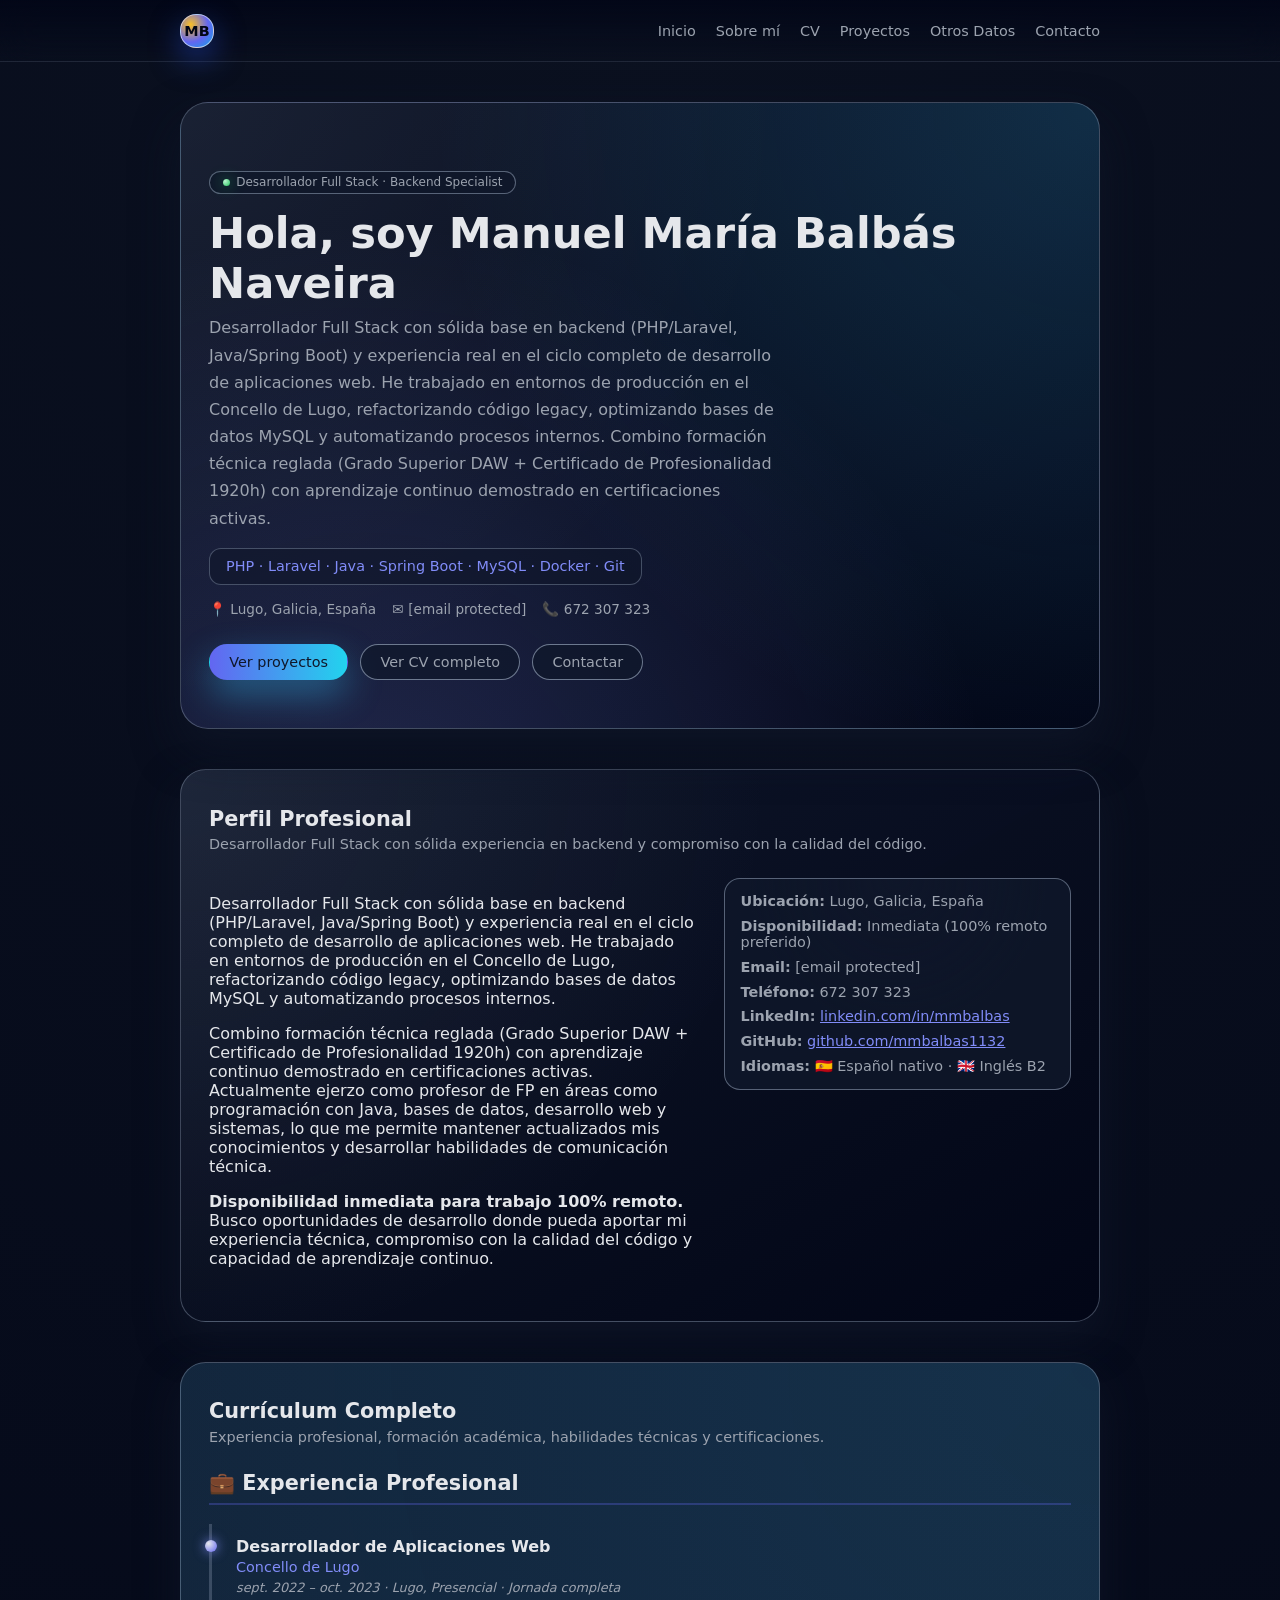
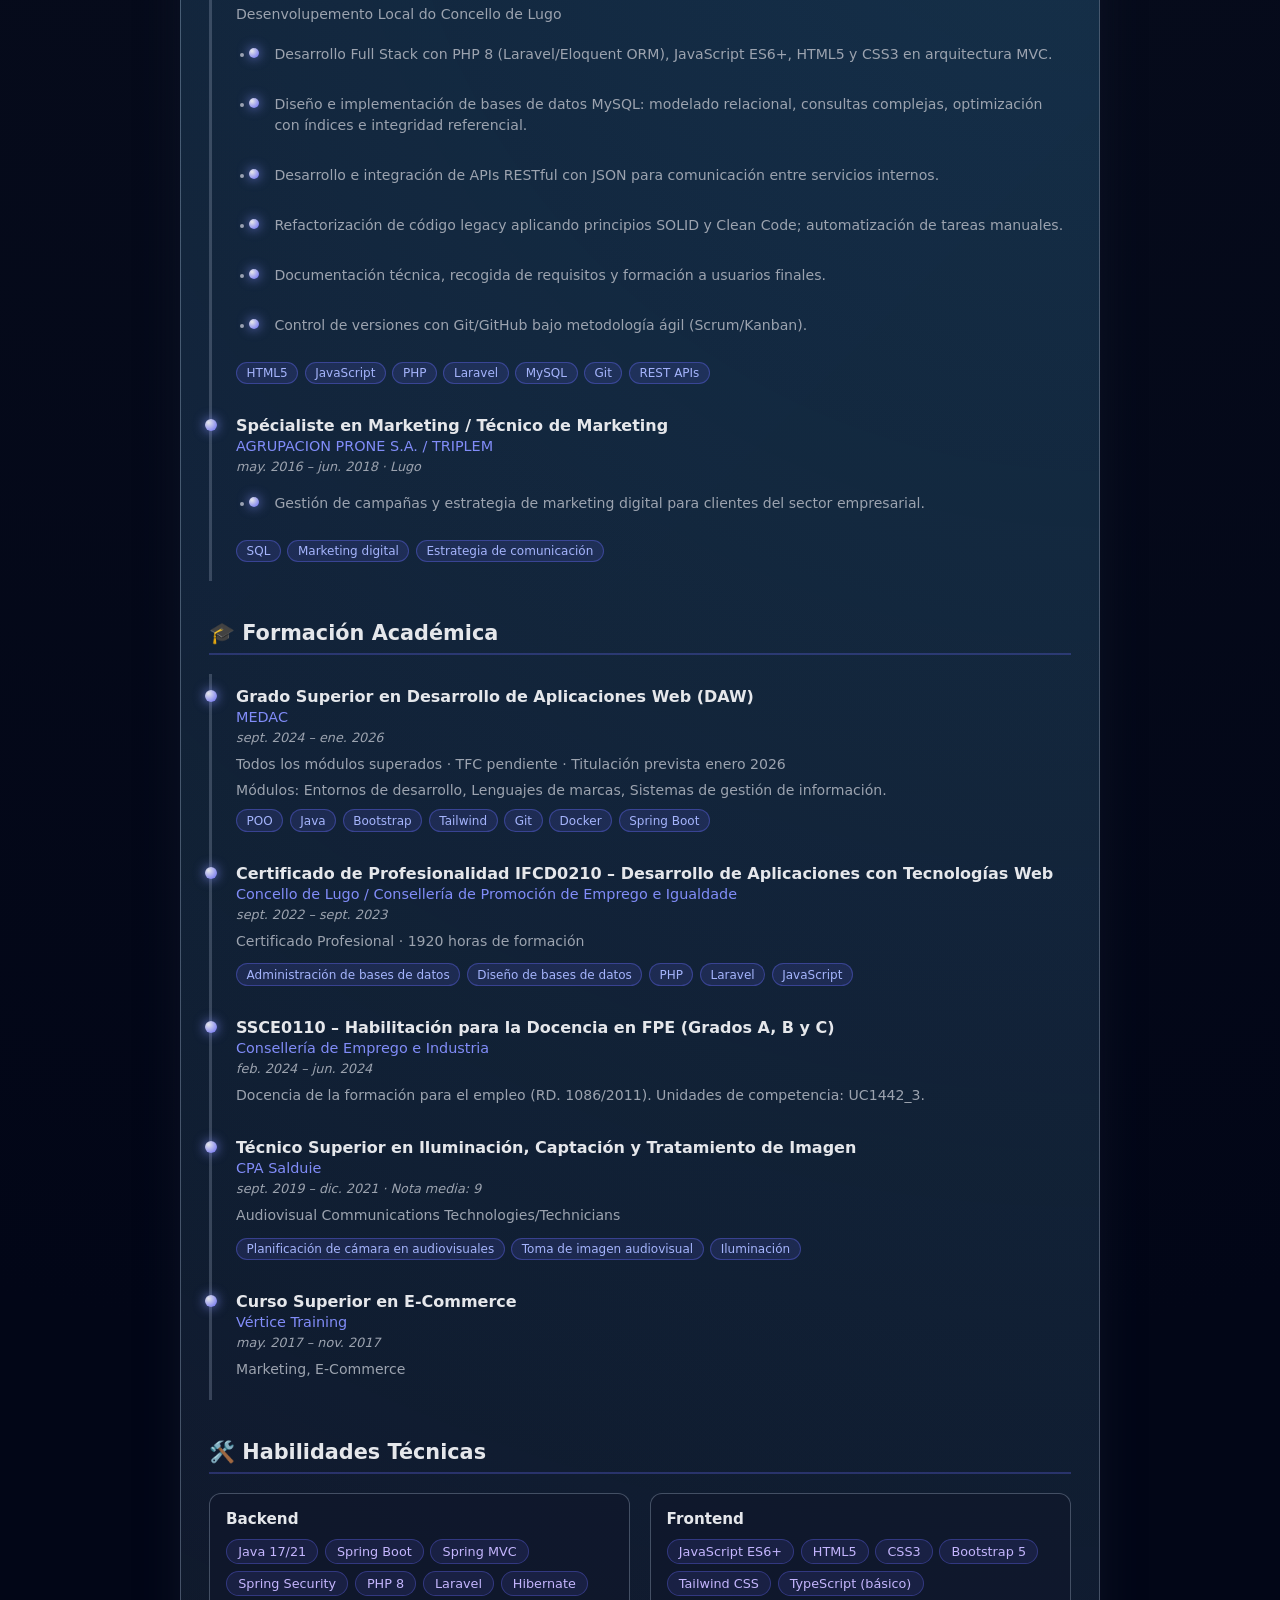
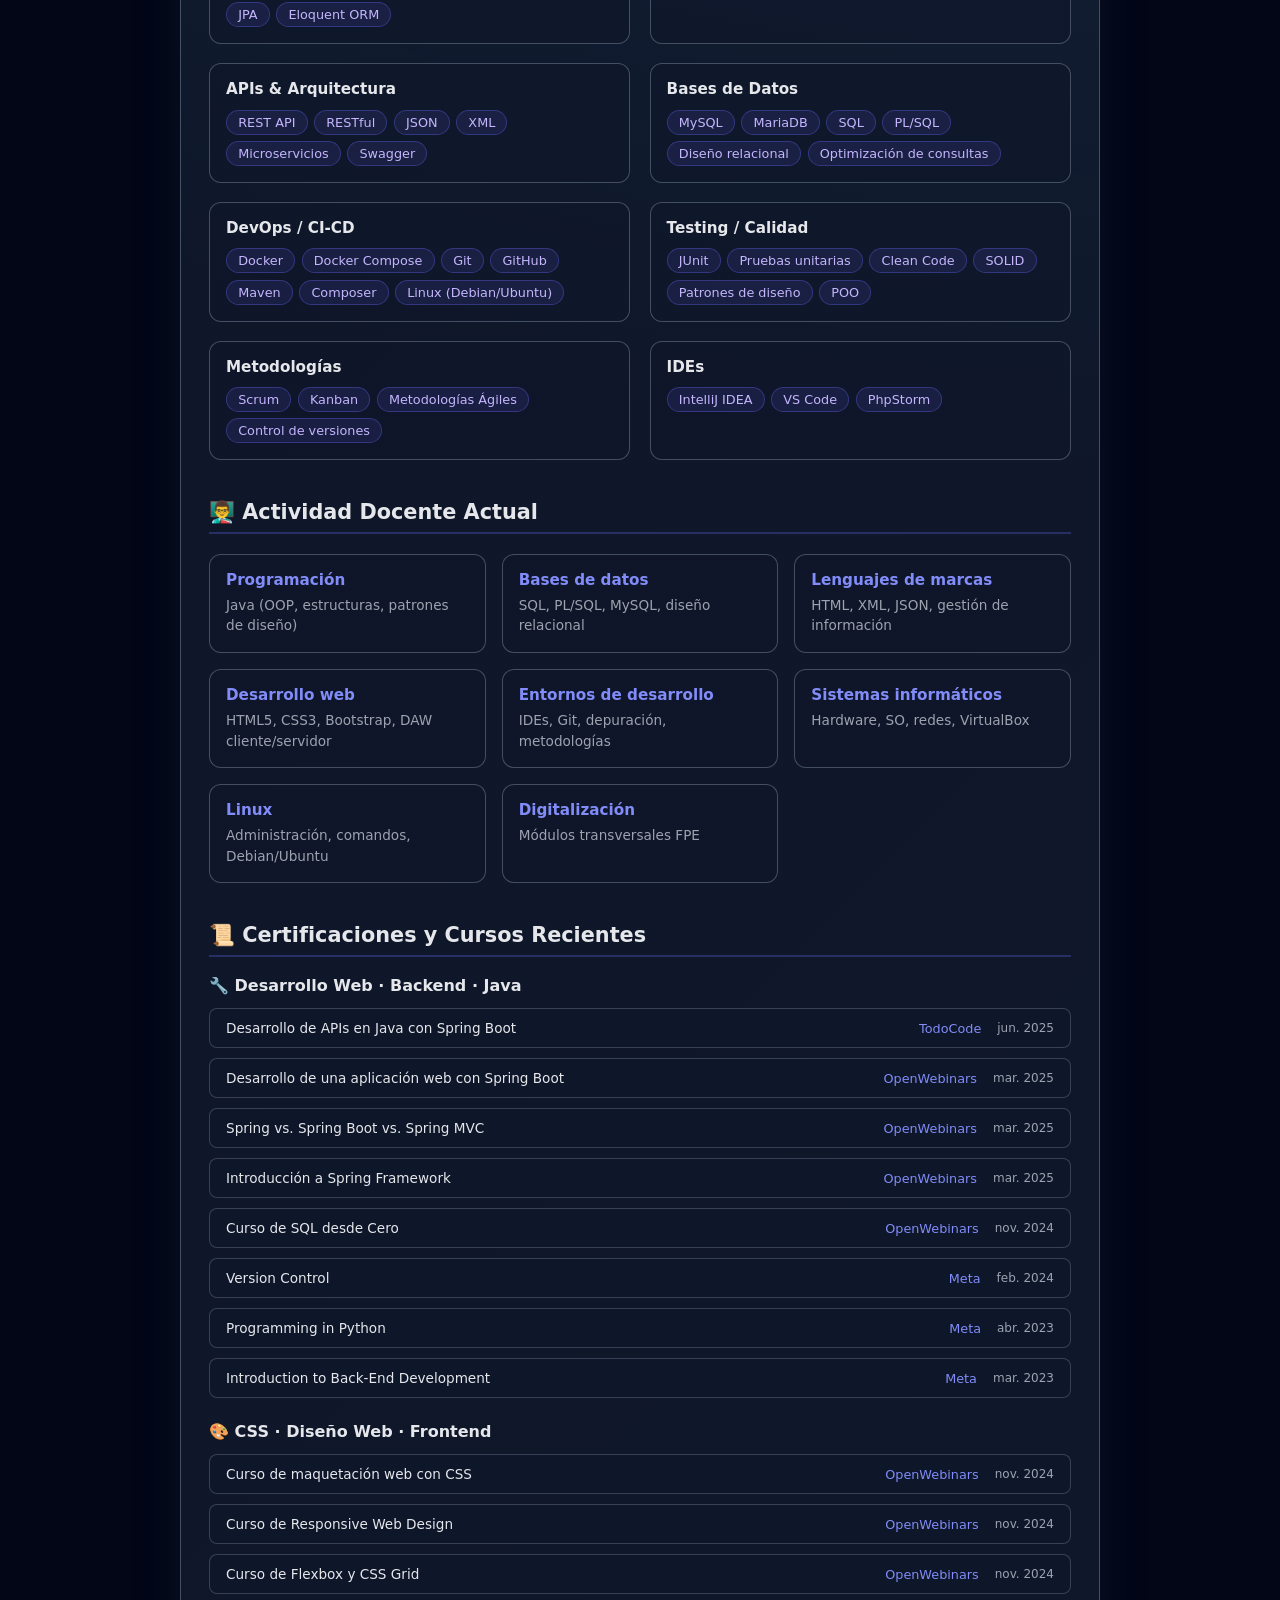
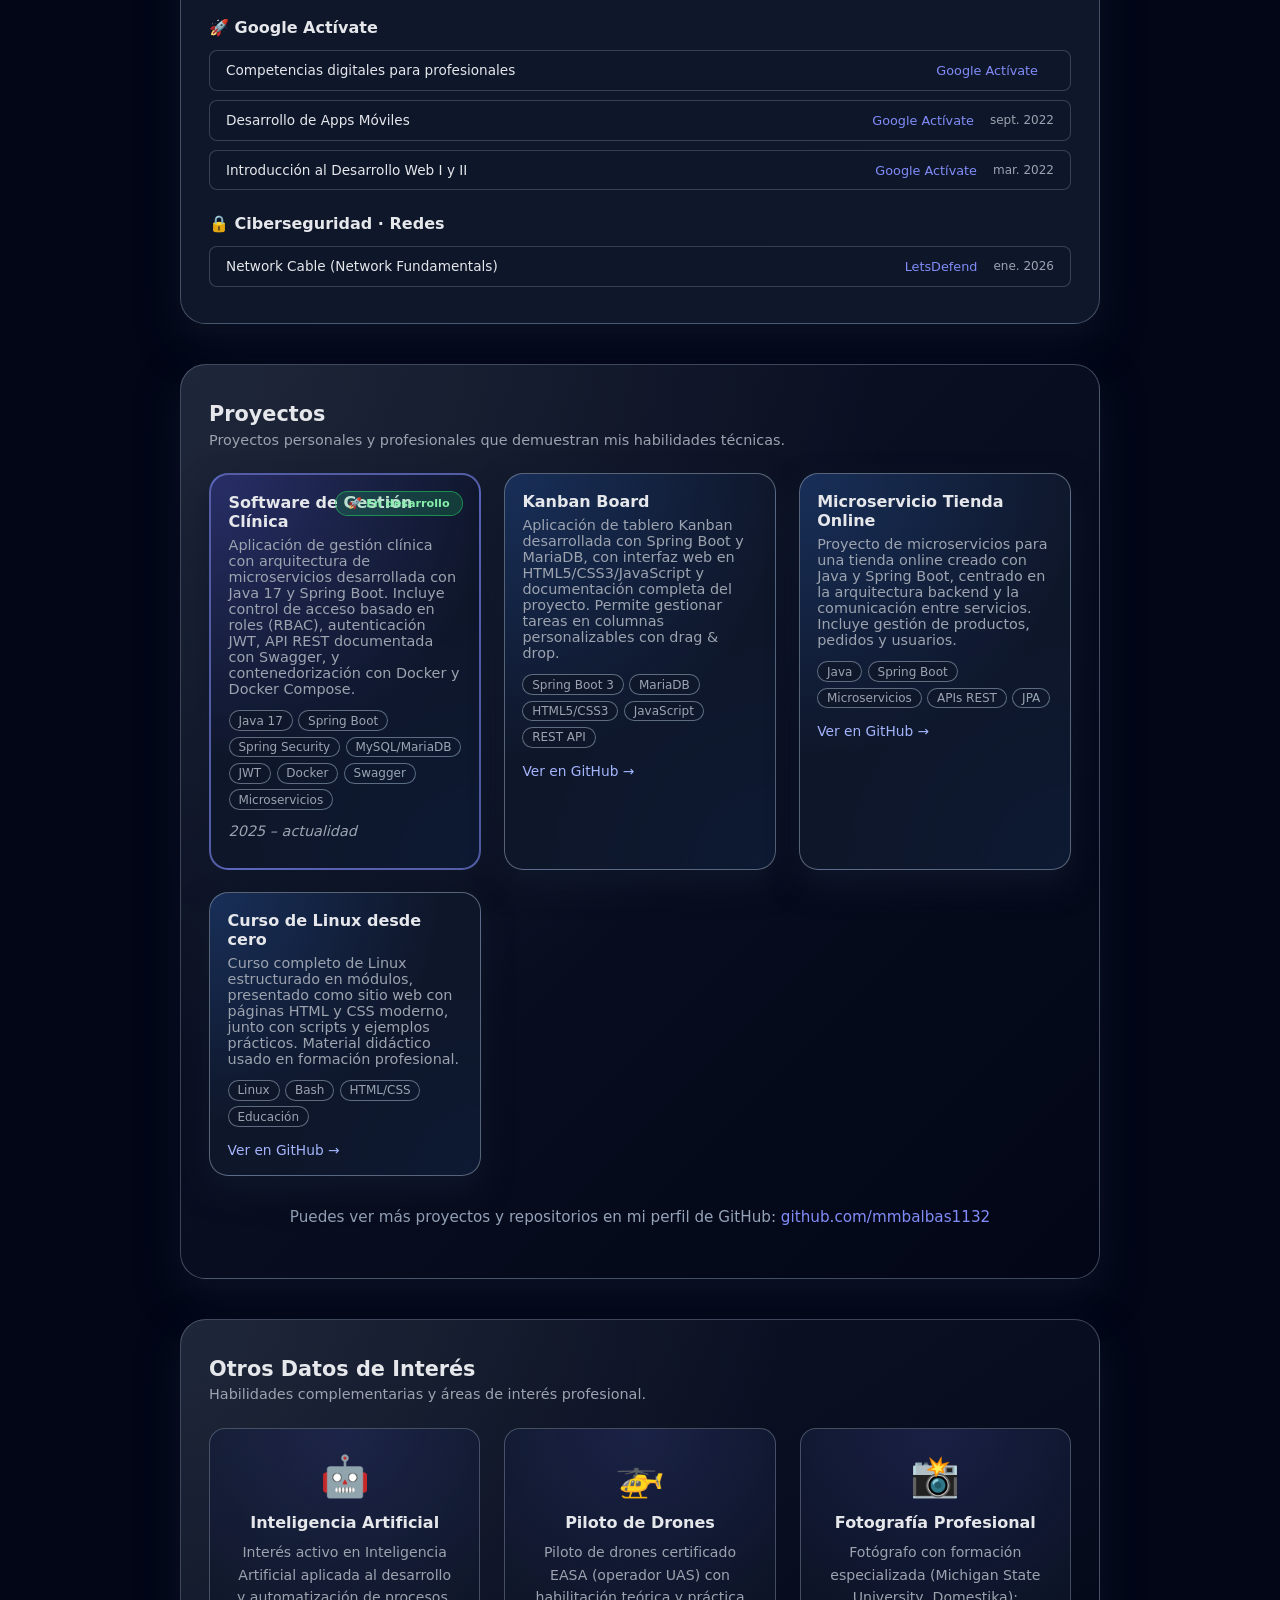
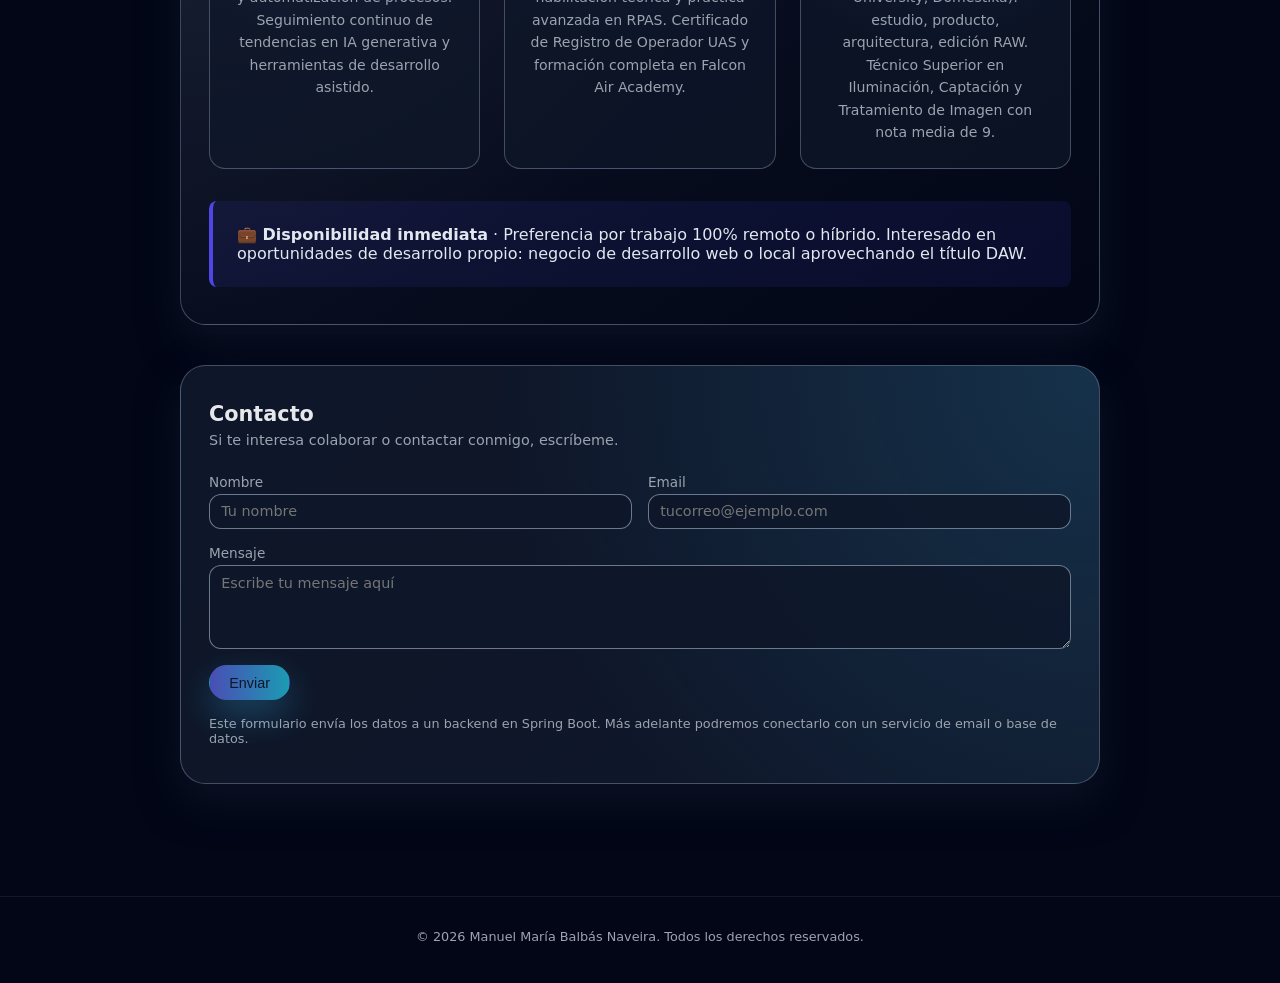
==== index-webforms.html @ 0ad95829 "Add Web3Forms version of contact form (production)" ====
<!DOCTYPE html>
<html lang="es">
<head>
	<meta charset="UTF-8" />
	<meta name="viewport" content="width=device-width, initial-scale=1.0" />
	<title>Portafolio de Manuel María Balbás Naveira</title>
	<link rel="stylesheet" href="styles.css" />
</head>
<body>
<header class="header">
	<div class="header__inner">
		<div class="logo">MB</div>
		<nav class="nav">
			<a href="#inicio">Inicio</a>
			<a href="#sobre-mi">Sobre mí</a>
			<a href="#cv">CV</a>
			<a href="#proyectos">Proyectos</a>
			<a href="#otros-datos">Otros Datos</a>
			<a href="#contacto">Contacto</a>
		</nav>
	</div>
</header>

<main>
	<section id="inicio" class="hero">
		<div class="hero__content">
			<p class="hero__tag">Desarrollador Full Stack · Backend Specialist</p>
			<h1>Hola, soy Manuel María Balbás Naveira</h1>
			<p class="hero__subtitle">
				Desarrollador Full Stack con sólida base en backend (PHP/Laravel, Java/Spring Boot) y experiencia real en el ciclo completo de desarrollo de aplicaciones web. He trabajado en entornos de producción en el Concello de Lugo, refactorizando código legacy, optimizando bases de datos MySQL y automatizando procesos internos. Combino formación técnica reglada (Grado Superior DAW + Certificado de Profesionalidad 1920h) con aprendizaje continuo demostrado en certificaciones activas.
			</p>
			<p class="hero__tech-stack">
				PHP · Laravel · Java · Spring Boot · MySQL · Docker · Git
			</p>
			<div class="hero__contact-info">
				<span>📍 Lugo, Galicia, España</span>
				<span>✉ <a href="/cdn-cgi/l/email-protection" class="__cf_email__" data-cfemail="0e63636c6f626c6f7d4e69636f6762206d6163">[email&#160;protected]</a></span>
				<span>📞 672 307 323</span>
			</div>
			<div class="hero__actions">
				<a href="#proyectos" class="btn btn--primary">Ver proyectos</a>
				<a href="#cv" class="btn btn--ghost">Ver CV completo</a>
				<a href="#contacto" class="btn btn--ghost">Contactar</a>
			</div>
		</div>
	</section>
	
	<section id="sobre-mi" class="section">
		<div class="section__header">
			<h2>Perfil Profesional</h2>
			<p>Desarrollador Full Stack con sólida experiencia en backend y compromiso con la calidad del código.</p>
		</div>
		<div class="grid-2">
			<div>
				<p>
					Desarrollador Full Stack con sólida base en backend (PHP/Laravel, Java/Spring Boot) y experiencia real en el ciclo completo de desarrollo de aplicaciones web. He trabajado en entornos de producción en el Concello de Lugo, refactorizando código legacy, optimizando bases de datos MySQL y automatizando procesos internos.
				</p>
				<p>
					Combino formación técnica reglada (Grado Superior DAW + Certificado de Profesionalidad 1920h) con aprendizaje continuo demostrado en certificaciones activas. Actualmente ejerzo como profesor de FP en áreas como programación con Java, bases de datos, desarrollo web y sistemas, lo que me permite mantener actualizados mis conocimientos y desarrollar habilidades de comunicación técnica.
				</p>
				<p>
					<strong>Disponibilidad inmediata para trabajo 100% remoto.</strong> Busco oportunidades de desarrollo donde pueda aportar mi experiencia técnica, compromiso con la calidad del código y capacidad de aprendizaje continuo.
				</p>
			</div>
			<div class="section__info-list">
				<div><strong>Ubicación:</strong> Lugo, Galicia, España</div>
				<div><strong>Disponibilidad:</strong> Inmediata (100% remoto preferido)</div>
				<div><strong>Email:</strong> <a href="/cdn-cgi/l/email-protection" class="__cf_email__" data-cfemail="315c5c53505d53504271565c50585d1f525e5c">[email&#160;protected]</a></div>
				<div><strong>Teléfono:</strong> 672 307 323</div>
				<div><strong>LinkedIn:</strong> <a href="https://www.linkedin.com/in/manuel-maría-balbás-naveira-84569a11b/" target="_blank" rel="noopener" style="color: #818cf8; text-decoration: underline;">linkedin.com/in/mmbalbas</a></div>
				<div><strong>GitHub:</strong> <a href="https://github.com/mmbalbas1132" target="_blank" rel="noopener" style="color: #818cf8; text-decoration: underline;">github.com/mmbalbas1132</a></div>
				<div><strong>Idiomas:</strong> 🇪🇸 Español nativo · 🇬🇧 Inglés B2</div>
			</div>
		</div>
	</section>
	
	<section id="cv" class="section section--alt">
		<div class="section__header">
			<h2>Currículum Completo</h2>
			<p>Experiencia profesional, formación académica, habilidades técnicas y certificaciones.</p>
		</div>
		
		<!-- Experiencia Profesional -->
		<div class="cv-section">
			<h3 class="cv-section__title">💼 Experiencia Profesional</h3>
			<div class="timeline">
				<div class="timeline-item">
					<div class="timeline-item__header">
						<h4>Desarrollador de Aplicaciones Web</h4>
						<span class="timeline-item__company">Concello de Lugo</span>
					</div>
					<span class="timeline-item__date">sept. 2022 – oct. 2023 · Lugo, Presencial · Jornada completa</span>
					<p class="timeline-item__description">
						Desenvolupemento Local do Concello de Lugo
					</p>
					<ul class="timeline-item__list">
						<li>Desarrollo Full Stack con PHP 8 (Laravel/Eloquent ORM), JavaScript ES6+, HTML5 y CSS3 en arquitectura MVC.</li>
						<li>Diseño e implementación de bases de datos MySQL: modelado relacional, consultas complejas, optimización con índices e integridad referencial.</li>
						<li>Desarrollo e integración de APIs RESTful con JSON para comunicación entre servicios internos.</li>
						<li>Refactorización de código legacy aplicando principios SOLID y Clean Code; automatización de tareas manuales.</li>
						<li>Documentación técnica, recogida de requisitos y formación a usuarios finales.</li>
						<li>Control de versiones con Git/GitHub bajo metodología ágil (Scrum/Kanban).</li>
					</ul>
					<div class="timeline-item__skills">
						<span>HTML5</span>
						<span>JavaScript</span>
						<span>PHP</span>
						<span>Laravel</span>
						<span>MySQL</span>
						<span>Git</span>
						<span>REST APIs</span>
					</div>
				</div>
				
				<div class="timeline-item">
					<div class="timeline-item__header">
						<h4>Spécialiste en Marketing / Técnico de Marketing</h4>
						<span class="timeline-item__company">AGRUPACION PRONE S.A. / TRIPLEM</span>
					</div>
					<span class="timeline-item__date">may. 2016 – jun. 2018 · Lugo</span>
					<ul class="timeline-item__list">
						<li>Gestión de campañas y estrategia de marketing digital para clientes del sector empresarial.</li>
					</ul>
					<div class="timeline-item__skills">
						<span>SQL</span>
						<span>Marketing digital</span>
						<span>Estrategia de comunicación</span>
					</div>
				</div>
			</div>
		</div>
		
		<!-- Formación Académica -->
		<div class="cv-section">
			<h3 class="cv-section__title">🎓 Formación Académica</h3>
			<div class="timeline">
				<div class="timeline-item">
					<div class="timeline-item__header">
						<h4>Grado Superior en Desarrollo de Aplicaciones Web (DAW)</h4>
						<span class="timeline-item__company">MEDAC</span>
					</div>
					<span class="timeline-item__date">sept. 2024 – ene. 2026</span>
					<p class="timeline-item__description">
						Todos los módulos superados · TFC pendiente · Titulación prevista enero 2026
					</p>
					<p>Módulos: Entornos de desarrollo, Lenguajes de marcas, Sistemas de gestión de información.</p>
					<div class="timeline-item__skills">
						<span>POO</span>
						<span>Java</span>
						<span>Bootstrap</span>
						<span>Tailwind</span>
						<span>Git</span>
						<span>Docker</span>
						<span>Spring Boot</span>
					</div>
				</div>
				
				<div class="timeline-item">
					<div class="timeline-item__header">
						<h4>Certificado de Profesionalidad IFCD0210 – Desarrollo de Aplicaciones con Tecnologías Web</h4>
						<span class="timeline-item__company">Concello de Lugo / Consellería de Promoción de Emprego e Igualdade</span>
					</div>
					<span class="timeline-item__date">sept. 2022 – sept. 2023</span>
					<p class="timeline-item__description">
						Certificado Profesional · 1920 horas de formación
					</p>
					<div class="timeline-item__skills">
						<span>Administración de bases de datos</span>
						<span>Diseño de bases de datos</span>
						<span>PHP</span>
						<span>Laravel</span>
						<span>JavaScript</span>
					</div>
				</div>
				
				<div class="timeline-item">
					<div class="timeline-item__header">
						<h4>SSCE0110 – Habilitación para la Docencia en FPE (Grados A, B y C)</h4>
						<span class="timeline-item__company">Consellería de Emprego e Industria</span>
					</div>
					<span class="timeline-item__date">feb. 2024 – jun. 2024</span>
					<p class="timeline-item__description">
						Docencia de la formación para el empleo (RD. 1086/2011). Unidades de competencia: UC1442_3.
					</p>
				</div>
				
				<div class="timeline-item">
					<div class="timeline-item__header">
						<h4>Técnico Superior en Iluminación, Captación y Tratamiento de Imagen</h4>
						<span class="timeline-item__company">CPA Salduie</span>
					</div>
					<span class="timeline-item__date">sept. 2019 – dic. 2021 · Nota media: 9</span>
					<p class="timeline-item__description">
						Audiovisual Communications Technologies/Technicians
					</p>
					<div class="timeline-item__skills">
						<span>Planificación de cámara en audiovisuales</span>
						<span>Toma de imagen audiovisual</span>
						<span>Iluminación</span>
					</div>
				</div>
				
				<div class="timeline-item">
					<div class="timeline-item__header">
						<h4>Curso Superior en E-Commerce</h4>
						<span class="timeline-item__company">Vértice Training</span>
					</div>
					<span class="timeline-item__date">may. 2017 – nov. 2017</span>
					<p class="timeline-item__description">Marketing, E-Commerce</p>
				</div>
			</div>
		</div>
		
		<!-- Habilidades Técnicas -->
		<div class="cv-section">
			<h3 class="cv-section__title">🛠️ Habilidades Técnicas</h3>
			<div class="skills-grid">
				<div class="skill-category">
					<h4>Backend</h4>
					<div class="skill-tags">
						<span>Java 17/21</span>
						<span>Spring Boot</span>
						<span>Spring MVC</span>
						<span>Spring Security</span>
						<span>PHP 8</span>
						<span>Laravel</span>
						<span>Hibernate</span>
						<span>JPA</span>
						<span>Eloquent ORM</span>
					</div>
				</div>
				
				<div class="skill-category">
					<h4>Frontend</h4>
					<div class="skill-tags">
						<span>JavaScript ES6+</span>
						<span>HTML5</span>
						<span>CSS3</span>
						<span>Bootstrap 5</span>
						<span>Tailwind CSS</span>
						<span>TypeScript (básico)</span>
					</div>
				</div>
				
				<div class="skill-category">
					<h4>APIs & Arquitectura</h4>
					<div class="skill-tags">
						<span>REST API</span>
						<span>RESTful</span>
						<span>JSON</span>
						<span>XML</span>
						<span>Microservicios</span>
						<span>Swagger</span>
					</div>
				</div>
				
				<div class="skill-category">
					<h4>Bases de Datos</h4>
					<div class="skill-tags">
						<span>MySQL</span>
						<span>MariaDB</span>
						<span>SQL</span>
						<span>PL/SQL</span>
						<span>Diseño relacional</span>
						<span>Optimización de consultas</span>
					</div>
				</div>
				
				<div class="skill-category">
					<h4>DevOps / CI-CD</h4>
					<div class="skill-tags">
						<span>Docker</span>
						<span>Docker Compose</span>
						<span>Git</span>
						<span>GitHub</span>
						<span>Maven</span>
						<span>Composer</span>
						<span>Linux (Debian/Ubuntu)</span>
					</div>
				</div>
				
				<div class="skill-category">
					<h4>Testing / Calidad</h4>
					<div class="skill-tags">
						<span>JUnit</span>
						<span>Pruebas unitarias</span>
						<span>Clean Code</span>
						<span>SOLID</span>
						<span>Patrones de diseño</span>
						<span>POO</span>
					</div>
				</div>
				
				<div class="skill-category">
					<h4>Metodologías</h4>
					<div class="skill-tags">
						<span>Scrum</span>
						<span>Kanban</span>
						<span>Metodologías Ágiles</span>
						<span>Control de versiones</span>
					</div>
				</div>
				
				<div class="skill-category">
					<h4>IDEs</h4>
					<div class="skill-tags">
						<span>IntelliJ IDEA</span>
						<span>VS Code</span>
						<span>PhpStorm</span>
					</div>
				</div>
			</div>
		</div>
		
		<!-- Actividad Docente -->
		<div class="cv-section">
			<h3 class="cv-section__title">👨‍🏫 Actividad Docente Actual </h3>
			<div class="teaching-grid">
				<div class="teaching-item">
					<h4>Programación</h4>
					<p>Java (OOP, estructuras, patrones de diseño)</p>
				</div>
				<div class="teaching-item">
					<h4>Bases de datos</h4>
					<p>SQL, PL/SQL, MySQL, diseño relacional</p>
				</div>
				<div class="teaching-item">
					<h4>Lenguajes de marcas</h4>
					<p>HTML, XML, JSON, gestión de información</p>
				</div>
				<div class="teaching-item">
					<h4>Desarrollo web</h4>
					<p>HTML5, CSS3, Bootstrap, DAW cliente/servidor</p>
				</div>
				<div class="teaching-item">
					<h4>Entornos de desarrollo</h4>
					<p>IDEs, Git, depuración, metodologías</p>
				</div>
				<div class="teaching-item">
					<h4>Sistemas informáticos</h4>
					<p>Hardware, SO, redes, VirtualBox</p>
				</div>
				<div class="teaching-item">
					<h4>Linux</h4>
					<p>Administración, comandos, Debian/Ubuntu</p>
				</div>
				<div class="teaching-item">
					<h4>Digitalización</h4>
					<p>Módulos transversales FPE</p>
				</div>
			</div>
		</div>
		
		<!-- Certificaciones -->
		<div class="cv-section">
			<h3 class="cv-section__title">📜 Certificaciones y Cursos Recientes</h3>
			
			<div class="certifications-category">
				<h4>🔧 Desarrollo Web · Backend · Java</h4>
				<div class="certifications-list">
					<div class="cert-item">
						<span class="cert-name">Desarrollo de APIs en Java con Spring Boot</span>
						<span class="cert-org">TodoCode</span>
						<span class="cert-date">jun. 2025</span>
					</div>
					<div class="cert-item">
						<span class="cert-name">Desarrollo de una aplicación web con Spring Boot</span>
						<span class="cert-org">OpenWebinars</span>
						<span class="cert-date">mar. 2025</span>
					</div>
					<div class="cert-item">
						<span class="cert-name">Spring vs. Spring Boot vs. Spring MVC</span>
						<span class="cert-org">OpenWebinars</span>
						<span class="cert-date">mar. 2025</span>
					</div>
					<div class="cert-item">
						<span class="cert-name">Introducción a Spring Framework</span>
						<span class="cert-org">OpenWebinars</span>
						<span class="cert-date">mar. 2025</span>
					</div>
					<div class="cert-item">
						<span class="cert-name">Curso de SQL desde Cero</span>
						<span class="cert-org">OpenWebinars</span>
						<span class="cert-date">nov. 2024</span>
					</div>
					<div class="cert-item">
						<span class="cert-name">Version Control</span>
						<span class="cert-org">Meta</span>
						<span class="cert-date">feb. 2024</span>
					</div>
					<div class="cert-item">
						<span class="cert-name">Programming in Python</span>
						<span class="cert-org">Meta</span>
						<span class="cert-date">abr. 2023</span>
					</div>
					<div class="cert-item">
						<span class="cert-name">Introduction to Back-End Development</span>
						<span class="cert-org">Meta</span>
						<span class="cert-date">mar. 2023</span>
					</div>
				</div>
			</div>
			
			<div class="certifications-category">
				<h4>🎨 CSS · Diseño Web · Frontend</h4>
				<div class="certifications-list">
					<div class="cert-item">
						<span class="cert-name">Curso de maquetación web con CSS</span>
						<span class="cert-org">OpenWebinars</span>
						<span class="cert-date">nov. 2024</span>
					</div>
					<div class="cert-item">
						<span class="cert-name">Curso de Responsive Web Design</span>
						<span class="cert-org">OpenWebinars</span>
						<span class="cert-date">nov. 2024</span>
					</div>
					<div class="cert-item">
						<span class="cert-name">Curso de Flexbox y CSS Grid</span>
						<span class="cert-org">OpenWebinars</span>
						<span class="cert-date">nov. 2024</span>
					</div>
				</div>
			</div>
			
			<div class="certifications-category">
				<h4>🚀 Google Actívate</h4>
				<div class="certifications-list">
					<div class="cert-item">
						<span class="cert-name">Competencias digitales para profesionales</span>
						<span class="cert-org">Google Actívate</span>
					</div>
					<div class="cert-item">
						<span class="cert-name">Desarrollo de Apps Móviles</span>
						<span class="cert-org">Google Actívate</span>
						<span class="cert-date">sept. 2022</span>
					</div>
					<div class="cert-item">
						<span class="cert-name">Introducción al Desarrollo Web I y II</span>
						<span class="cert-org">Google Actívate</span>
						<span class="cert-date">mar. 2022</span>
					</div>
				</div>
			</div>
			
			<div class="certifications-category">
				<h4>🔒 Ciberseguridad · Redes</h4>
				<div class="certifications-list">
					<div class="cert-item">
						<span class="cert-name">Network Cable (Network Fundamentals)</span>
						<span class="cert-org">LetsDefend</span>
						<span class="cert-date">ene. 2026</span>
					</div>
				</div>
			</div>
		</div>
	</section>
	
	<section id="proyectos" class="section">
		<div class="section__header">
			<h2>Proyectos</h2>
			<p>Proyectos personales y profesionales que demuestran mis habilidades técnicas.</p>
		</div>
		
		<div class="projects-grid">
			<article class="card card--featured">
				<div class="card__badge">🚀 En desarrollo</div>
				<h3>Software de Gestión Clínica</h3>
				<p>
					Aplicación de gestión clínica con arquitectura de microservicios desarrollada con Java 17 y Spring Boot.
					Incluye control de acceso basado en roles (RBAC), autenticación JWT, API REST documentada con Swagger,
					y contenedorización con Docker y Docker Compose.
				</p>
				<div class="card__tags">
					<span>Java 17</span>
					<span>Spring Boot</span>
					<span>Spring Security</span>
					<span>MySQL/MariaDB</span>
					<span>JWT</span>
					<span>Docker</span>
					<span>Swagger</span>
					<span>Microservicios</span>
				</div>
				<p class="card__status">2025 – actualidad</p>
			</article>
			
			<article class="card">
				<h3>Kanban Board</h3>
				<p>
					Aplicación de tablero Kanban desarrollada con Spring Boot y MariaDB, con interfaz web
					en HTML5/CSS3/JavaScript y documentación completa del proyecto. Permite gestionar tareas
					en columnas personalizables con drag & drop.
				</p>
				<div class="card__tags">
					<span>Spring Boot 3</span>
					<span>MariaDB</span>
					<span>HTML5/CSS3</span>
					<span>JavaScript</span>
					<span>REST API</span>
				</div>
				<a href="https://github.com/mmbalbas1132/kanban-board" class="card__link" target="_blank" rel="noopener noreferrer">
					Ver en GitHub →
				</a>
			</article>
			
			<article class="card">
				<h3>Microservicio Tienda Online</h3>
				<p>
					Proyecto de microservicios para una tienda online creado con Java y Spring Boot,
					centrado en la arquitectura backend y la comunicación entre servicios. Incluye gestión
					de productos, pedidos y usuarios.
				</p>
				<div class="card__tags">
					<span>Java</span>
					<span>Spring Boot</span>
					<span>Microservicios</span>
					<span>APIs REST</span>
					<span>JPA</span>
				</div>
				<a
						href="https://github.com/mmbalbas1132/Microservicio_Spring_Boot_Core_de_Tienda_Online"
						class="card__link"
						target="_blank"
						rel="noopener noreferrer"
				>
					Ver en GitHub →
				</a>
			</article>
			
			<article class="card">
				<h3>Curso de Linux desde cero</h3>
				<p>
					Curso completo de Linux estructurado en módulos, presentado como sitio web con
					páginas HTML y CSS moderno, junto con scripts y ejemplos prácticos. Material didáctico
					usado en formación profesional.
				</p>
				<div class="card__tags">
					<span>Linux</span>
					<span>Bash</span>
					<span>HTML/CSS</span>
					<span>Educación</span>
				</div>
				<a
						href="https://github.com/mmbalbas1132/linux-curso-desde-cero"
						class="card__link"
						target="_blank"
						rel="noopener noreferrer"
				>
					Ver en GitHub →
				</a>
			</article>
		</div>
		
		<p style="margin-top: 2rem; text-align: center; font-size: 0.95rem; color: #94a3b8;">
			Puedes ver más proyectos y repositorios en mi perfil de GitHub:
			<a
					href="https://github.com/mmbalbas1132"
					target="_blank"
					rel="noopener noreferrer"
					style="color: #818cf8; text-decoration: none; font-weight: 500;"
			>github.com/mmbalbas1132</a
			>
		</p>
	</section>
	
	<section id="otros-datos" class="section">
		<div class="section__header">
			<h2>Otros Datos de Interés</h2>
			<p>Habilidades complementarias y áreas de interés profesional.</p>
		</div>
		<div class="grid-3">
			<div class="info-card">
				<div class="info-card__icon">🤖</div>
				<h3>Inteligencia Artificial</h3>
				<p>
					Interés activo en Inteligencia Artificial aplicada al desarrollo y automatización de procesos.
					Seguimiento continuo de tendencias en IA generativa y herramientas de desarrollo asistido.
				</p>
			</div>
			<div class="info-card">
				<div class="info-card__icon">🚁</div>
				<h3>Piloto de Drones</h3>
				<p>
					Piloto de drones certificado EASA (operador UAS) con habilitación teórica y práctica avanzada
					en RPAS. Certificado de Registro de Operador UAS y formación completa en Falcon Air Academy.
				</p>
			</div>
			<div class="info-card">
				<div class="info-card__icon">📸</div>
				<h3>Fotografía Profesional</h3>
				<p>
					Fotógrafo con formación especializada (Michigan State University, Domestika): estudio, producto,
					arquitectura, edición RAW. Técnico Superior en Iluminación, Captación y Tratamiento de Imagen
					con nota media de 9.
				</p>
			</div>
		</div>
		<div style="margin-top: 2rem; padding: 1.5rem; background: rgba(79, 70, 229, 0.1); border-radius: 8px; border-left: 4px solid #4f46e5;">
			<p style="margin: 0; font-size: 1rem; color: #e2e8f0;">
				<strong>💼 Disponibilidad inmediata</strong> · Preferencia por trabajo 100% remoto o híbrido.
															Interesado en oportunidades de desarrollo propio: negocio de desarrollo web o local aprovechando
															el título DAW.
			</p>
		</div>
	</section>
	
	<section id="contacto" class="section section--alt">
		<div class="section__header">
			<h2>Contacto</h2>
			<p>Si te interesa colaborar o contactar conmigo, escríbeme.</p>
		</div>
		<form id="contact-form" class="contact-form">
			<div class="form-row">
				<div class="form-field">
					<label for="nombre">Nombre</label>
					<input id="nombre" name="nombre" type="text" placeholder="Tu nombre" required />
				</div>
				<div class="form-field">
					<label for="email">Email</label>
					<input
							id="email"
							name="email"
							type="email"
							placeholder="tucorreo@ejemplo.com"
							required
					/>
				</div>
			</div>
			<div class="form-field">
				<label for="mensaje">Mensaje</label>
				<textarea
						id="mensaje"
						name="mensaje"
						rows="4"
						placeholder="Escribe tu mensaje aquí"
						required
				></textarea>
			</div>
			<button type="submit" class="btn btn--primary">
				Enviar
			</button>
			<p class="form-note">
				Este formulario envía los datos a un backend en Spring Boot. Más adelante podremos
				conectarlo con un servicio de email o base de datos.
			</p>
		</form>
	</section>
</main>

<footer class="footer">
	<p>&copy; <span id="year"></span> Manuel María Balbás Naveira. Todos los derechos reservados.</p>
</footer>

<script>
	/*
	 * ============================================================
	 * FORMULARIO DE CONTACTO — Web3Forms (versión producción)
	 * ============================================================
	 * CAMBIO RESPECTO A index.html (versión original con backend):
	 *
	 * La versión original (index.html) enviaba los datos del formulario
	 * a un backend Spring Boot (Java 17 / Spring Boot 3.2.3) desplegado
	 * en Railway, con una API REST en /api/contact que guardaba los
	 * mensajes en una base de datos MySQL alojada en Ferozo.
	 *
	 * Esta versión usa Web3Forms (https://web3forms.com), un servicio
	 * gratuito que reenvía los mensajes directamente al email del
	 * propietario sin necesidad de backend ni base de datos.
	 * Es la solución adecuada para un portfolio estático en hosting
	 * compartido (Ferozo / dawlugo.website).
	 *
	 * El backend Spring Boot se mantiene en el repositorio como
	 * proyecto de referencia y puede reactivarse en el futuro para
	 * aplicaciones más complejas que requieran persistencia de datos.
	 * ============================================================
	 */
	
	// Actualiza dinámicamente el año del pie de página
	document.getElementById("year").textContent = new Date().getFullYear();
	
	// Clave de acceso Web3Forms — mmbalbas@dawlugo.website
	const WEB3FORMS_ACCESS_KEY = "07789602-11c1-43ac-bb1a-d7e9dcedd85d";
	
	const form = document.getElementById("contact-form");
	form.addEventListener("submit", async (event) => {
		event.preventDefault();
		
		const nombre = document.getElementById("nombre").value.trim();
		const email = document.getElementById("email").value.trim();
		const mensaje = document.getElementById("mensaje").value.trim();
		
		// Validación mínima en cliente
		if (!nombre || !email || !mensaje) {
			alert("Por favor, completa todos los campos.");
			return;
		}
		
		try {
			// Web3Forms recibe los datos y los reenvía al email configurado
			// sin necesidad de backend propio
			const response = await fetch("https://api.web3forms.com/submit", {
				method: "POST",
				headers: {
					"Content-Type": "application/json",
					Accept: "application/json",
				},
				body: JSON.stringify({
					access_key: WEB3FORMS_ACCESS_KEY,
					name: nombre,
					email: email,
					message: mensaje,
					subject: "Nuevo mensaje desde dawlugo.website",
				}),
			});
			
			const data = await response.json().catch(() => null);
			
			if (!response.ok || !data || !data.success) {
				alert(
						(data && data.message) ||
						"Ha ocurrido un error al enviar el mensaje. Inténtalo de nuevo más tarde."
				);
				return;
			}
			
			alert("¡Mensaje enviado correctamente! Me pondré en contacto contigo pronto.");
			form.reset();
			
		} catch (error) {
			alert("Error de conexión. Por favor, inténtalo de nuevo más tarde.");
		}
	});
</script>
</body>
</html>
---- styles.css ----
:root {
  --bg: #050816;
  --bg-alt: #0b1020;
  --card-bg: #111827;
  --accent: #6366f1;
  --accent-soft: rgba(99, 102, 241, 0.12);
  --accent-strong: rgba(129, 140, 248, 0.5);
  --text: #e5e7eb;
  --text-soft: #9ca3af;
  --border-subtle: rgba(148, 163, 184, 0.3);
  --radius-lg: 16px;
  --radius-pill: 999px;
  --shadow-soft: 0 22px 45px rgba(15, 23, 42, 0.65);
}

*,
*::before,
*::after {
  box-sizing: border-box;
}

body {
  margin: 0;
  font-family: system-ui, -apple-system, BlinkMacSystemFont, "Segoe UI", sans-serif;
  background: radial-gradient(circle at top, #0b1120 0, #020617 40%, #020617 100%);
  color: var(--text);
}

a {
  color: inherit;
  text-decoration: none;
}

img {
  max-width: 100%;
  display: block;
}

.header {
  position: sticky;
  top: 0;
  z-index: 20;
  backdrop-filter: blur(18px);
  background: linear-gradient(to bottom, rgba(2, 6, 23, 0.9), transparent);
  border-bottom: 1px solid rgba(148, 163, 184, 0.2);
}

.header__inner {
  max-width: 960px;
  margin: 0 auto;
  padding: 0.85rem 1.25rem;
  display: flex;
  align-items: center;
  justify-content: space-between;
}

.logo {
  width: 34px;
  height: 34px;
  border-radius: 1rem;
  background: radial-gradient(circle at 30% 30%, #fbbf24, #6366f1 55%, #0ea5e9 100%);
  border: 1px solid rgba(248, 250, 252, 0.6);
  display: flex;
  align-items: center;
  justify-content: center;
  font-weight: 700;
  font-size: 0.9rem;
  color: #020617;
  box-shadow: 0 12px 30px rgba(30, 64, 175, 0.65);
}

.nav {
  display: flex;
  gap: 1.25rem;
  font-size: 0.9rem;
}

.nav a {
  position: relative;
  color: var(--text-soft);
}

.nav a::after {
  content: "";
  position: absolute;
  left: 0;
  bottom: -0.25rem;
  width: 0;
  height: 2px;
  background: linear-gradient(to right, #6366f1, #22d3ee);
  border-radius: 999px;
  transition: width 0.25s ease;
}

.nav a:hover {
  color: var(--text);
}

.nav a:hover::after {
  width: 100%;
}

main {
  max-width: 960px;
  margin: 0 auto;
  padding: 1.5rem 1.25rem 3rem;
}

.hero {
  display: grid;
  grid-template-columns: minmax(0, 1.4fr);
  gap: 2.5rem;
  padding: 3.5rem 1.75rem 3rem;
  margin: 1rem 0 2rem;
  border-radius: 1.75rem;
  border: 1px solid rgba(148, 163, 184, 0.4);
  background:
    radial-gradient(circle at top right, rgba(56, 189, 248, 0.18), transparent 60%),
    radial-gradient(circle at 20% 120%, rgba(129, 140, 248, 0.22), transparent 60%),
    linear-gradient(to bottom right, rgba(15, 23, 42, 0.96), rgba(2, 6, 23, 0.98));
  box-shadow: var(--shadow-soft);
  position: relative;
  overflow: hidden;
}

.hero::before {
  content: "";
  position: absolute;
  inset: 0;
  background-image: radial-gradient(circle at 0 0, rgba(248, 250, 252, 0.12), transparent 55%);
  opacity: 0.4;
  pointer-events: none;
}

.hero__content {
  position: relative;
  z-index: 1;
}

.hero__tag {
  display: inline-flex;
  align-items: center;
  gap: 0.4rem;
  padding: 0.2rem 0.8rem;
  border-radius: var(--radius-pill);
  background: rgba(15, 23, 42, 0.75);
  border: 1px solid rgba(148, 163, 184, 0.55);
  color: var(--text-soft);
  font-size: 0.75rem;
  margin-bottom: 0.9rem;
}

.hero__tag::before {
  content: "";
  width: 7px;
  height: 7px;
  border-radius: 999px;
  background: radial-gradient(circle at 30% 30%, #bbf7d0, #22c55e);
  box-shadow: 0 0 14px rgba(34, 197, 94, 0.8);
}

.hero h1 {
  font-size: clamp(2.1rem, 4vw, 2.7rem);
  margin: 0 0 0.4rem;
}

.hero__subtitle {
  margin: 0;
  color: var(--text-soft);
  max-width: 36rem;
  line-height: 1.7;
}

.hero__tech-stack {
  margin: 1rem 0 0.5rem;
  padding: 0.6rem 1rem;
  border-radius: 0.75rem;
  background: rgba(15, 23, 42, 0.6);
  border: 1px solid rgba(148, 163, 184, 0.4);
  color: #818cf8;
  font-size: 0.9rem;
  font-weight: 500;
  text-align: center;
  max-width: fit-content;
}

.hero__contact-info {
  display: flex;
  flex-wrap: wrap;
  gap: 1rem;
  margin-top: 1rem;
  font-size: 0.85rem;
  color: var(--text-soft);
}

.hero__contact-info span {
  display: flex;
  align-items: center;
  gap: 0.3rem;
}

.hero__actions {
  display: flex;
  flex-wrap: wrap;
  gap: 0.75rem;
  margin-top: 1.7rem;
}

.btn {
  display: inline-flex;
  align-items: center;
  justify-content: center;
  padding: 0.55rem 1.2rem;
  border-radius: var(--radius-pill);
  font-size: 0.9rem;
  font-weight: 500;
  border: 1px solid transparent;
  cursor: pointer;
  transition: background 0.18s ease, transform 0.12s ease, box-shadow 0.18s ease, border-color 0.18s ease;
}

.btn--primary {
  background: linear-gradient(to right, #6366f1, #22d3ee);
  color: #0f172a;
  box-shadow: 0 15px 35px rgba(56, 189, 248, 0.4);
}

.btn--primary:hover {
  transform: translateY(-1px);
  box-shadow: 0 18px 40px rgba(56, 189, 248, 0.55);
}

.btn--ghost {
  background: rgba(15, 23, 42, 0.7);
  border-color: rgba(148, 163, 184, 0.7);
  color: var(--text-soft);
}

.btn--ghost:hover {
  border-color: rgba(248, 250, 252, 0.9);
  color: var(--text);
}

.section {
  margin: 2.5rem 0;
  padding: 2.3rem 1.75rem;
  border-radius: 1.6rem;
  border: 1px solid rgba(148, 163, 184, 0.4);
  background: radial-gradient(circle at top left, rgba(148, 163, 184, 0.12), transparent 55%),
    linear-gradient(to bottom right, rgba(15, 23, 42, 0.96), rgba(2, 6, 23, 0.98));
  box-shadow: 0 18px 40px rgba(15, 23, 42, 0.7);
}

.section--alt {
  background: radial-gradient(circle at top right, rgba(56, 189, 248, 0.16), transparent 60%),
    linear-gradient(135deg, rgba(15, 23, 42, 0.95), rgba(15, 23, 42, 1));
}

.section__header {
  margin-bottom: 1.6rem;
}

.section__header h2 {
  margin: 0;
  font-size: 1.3rem;
}

.section__header p {
  margin: 0.35rem 0 0;
  color: var(--text-soft);
  font-size: 0.9rem;
}

.grid-2 {
  display: grid;
  grid-template-columns: minmax(0, 1.4fr) minmax(0, 1fr);
  gap: 1.75rem;
  align-items: flex-start;
}

.section__info-list {
  display: flex;
  flex-direction: column;
  gap: 0.55rem;
  padding: 0.9rem 1rem;
  border-radius: 1rem;
  background: radial-gradient(circle at top, rgba(15, 23, 42, 0.7), transparent 55%),
    rgba(15, 23, 42, 0.9);
  border: 1px solid rgba(148, 163, 184, 0.55);
  font-size: 0.9rem;
  color: var(--text-soft);
}

.cv {
  display: grid;
  grid-template-columns: repeat(2, minmax(0, 1fr));
  gap: 1.6rem;
}

.cv__column h3 {
  margin: 0 0 0.8rem;
  font-size: 1rem;
}

.timeline {
  list-style: none;
  padding: 0;
  margin: 0;
  border-left: 1px solid var(--border-subtle);
}

.timeline li {
  position: relative;
  padding: 0.5rem 0 0.9rem 1.2rem;
}

.timeline li::before {
  content: "";
  position: absolute;
  left: -6px;
  top: 0.75rem;
  width: 10px;
  height: 10px;
  border-radius: 999px;
  background: radial-gradient(circle at 30% 30%, #e5e7eb, #6366f1);
  box-shadow: 0 0 12px rgba(129, 140, 248, 0.9);
}

.timeline h4 {
  margin: 0;
  font-size: 0.95rem;
}

.timeline__date {
  display: inline-block;
  margin-top: 0.15rem;
  font-size: 0.75rem;
  color: var(--text-soft);
}

.timeline p {
  margin: 0.4rem 0 0;
  font-size: 0.88rem;
  color: var(--text-soft);
}

/* Nuevos estilos para sección CV expandida */
.cv-section {
  margin-bottom: 2.5rem;
}

.cv-section:last-child {
  margin-bottom: 0;
}

.cv-section__title {
  margin: 0 0 1.2rem;
  font-size: 1.3rem;
  color: var(--text);
  padding-bottom: 0.5rem;
  border-bottom: 2px solid rgba(99, 102, 241, 0.3);
}

.timeline-item {
  position: relative;
  padding: 0.8rem 0 1.2rem 1.5rem;
  border-left: 2px solid var(--border-subtle);
}

.timeline-item::before {
  content: "";
  position: absolute;
  left: -7px;
  top: 1rem;
  width: 12px;
  height: 12px;
  border-radius: 999px;
  background: radial-gradient(circle at 30% 30%, #e5e7eb, #6366f1);
  box-shadow: 0 0 12px rgba(129, 140, 248, 0.9);
}

.timeline-item__header {
  display: flex;
  flex-direction: column;
  gap: 0.2rem;
}

.timeline-item__header h4 {
  margin: 0;
  font-size: 1rem;
  color: var(--text);
}

.timeline-item__company {
  font-size: 0.9rem;
  color: #818cf8;
  font-weight: 500;
}

.timeline-item__date {
  display: block;
  margin: 0.3rem 0 0.5rem;
  font-size: 0.8rem;
  color: var(--text-soft);
  font-style: italic;
}

.timeline-item__description {
  margin: 0.5rem 0;
  font-size: 0.9rem;
  color: var(--text-soft);
  line-height: 1.6;
}

.timeline-item__list {
  margin: 0.7rem 0;
  padding-left: 1.2rem;
  color: var(--text-soft);
}

.timeline-item__list li {
  margin-bottom: 0.4rem;
  font-size: 0.88rem;
  line-height: 1.5;
}

.timeline-item__skills {
  display: flex;
  flex-wrap: wrap;
  gap: 0.4rem;
  margin-top: 0.7rem;
}

.timeline-item__skills span {
  padding: 0.2rem 0.6rem;
  border-radius: 999px;
  background: rgba(99, 102, 241, 0.15);
  border: 1px solid rgba(99, 102, 241, 0.4);
  font-size: 0.75rem;
  color: #a5b4fc;
}

/* Skills Grid */
.skills-grid {
  display: grid;
  grid-template-columns: repeat(auto-fit, minmax(280px, 1fr));
  gap: 1.2rem;
}

.skill-category {
  padding: 1rem;
  border-radius: 0.75rem;
  background: rgba(15, 23, 42, 0.6);
  border: 1px solid rgba(148, 163, 184, 0.4);
}

.skill-category h4 {
  margin: 0 0 0.7rem;
  font-size: 0.95rem;
  color: var(--text);
}

.skill-tags {
  display: flex;
  flex-wrap: wrap;
  gap: 0.4rem;
}

.skill-tags span {
  padding: 0.25rem 0.7rem;
  border-radius: 999px;
  background: rgba(99, 102, 241, 0.12);
  border: 1px solid rgba(99, 102, 241, 0.35);
  font-size: 0.8rem;
  color: #c4b5fd;
}

/* Teaching Grid */
.teaching-grid {
  display: grid;
  grid-template-columns: repeat(auto-fit, minmax(240px, 1fr));
  gap: 1rem;
}

.teaching-item {
  padding: 1rem;
  border-radius: 0.75rem;
  background: rgba(15, 23, 42, 0.6);
  border: 1px solid rgba(148, 163, 184, 0.4);
}

.teaching-item h4 {
  margin: 0 0 0.4rem;
  font-size: 0.95rem;
  color: #818cf8;
}

.teaching-item p {
  margin: 0;
  font-size: 0.85rem;
  color: var(--text-soft);
  line-height: 1.5;
}

/* Certifications */
.certifications-category {
  margin-bottom: 1.5rem;
}

.certifications-category:last-child {
  margin-bottom: 0;
}

.certifications-category h4 {
  margin: 0 0 0.8rem;
  font-size: 1rem;
  color: var(--text);
  display: flex;
  align-items: center;
  gap: 0.5rem;
}

.certifications-list {
  display: flex;
  flex-direction: column;
  gap: 0.6rem;
}

.cert-item {
  padding: 0.7rem 1rem;
  border-radius: 0.5rem;
  background: rgba(15, 23, 42, 0.5);
  border: 1px solid rgba(148, 163, 184, 0.3);
  display: grid;
  grid-template-columns: 1fr auto auto;
  gap: 1rem;
  align-items: center;
  font-size: 0.85rem;
}

.cert-name {
  color: var(--text);
}

.cert-org {
  color: #818cf8;
  font-size: 0.8rem;
}

.cert-date {
  color: var(--text-soft);
  font-size: 0.75rem;
  text-align: right;
}

.projects-grid {
  display: grid;
  grid-template-columns: repeat(3, minmax(0, 1fr));
  gap: 1.4rem;
}

.card {
  border-radius: 1.2rem;
  padding: 1.1rem 1.1rem 1rem;
  background: radial-gradient(circle at top left, rgba(59, 130, 246, 0.23), transparent 60%),
    rgba(15, 23, 42, 0.98);
  border: 1px solid rgba(148, 163, 184, 0.55);
  box-shadow: 0 14px 30px rgba(15, 23, 42, 0.9);
  position: relative;
  overflow: hidden;
}

.card--featured {
  border: 2px solid rgba(129, 140, 248, 0.6);
  background: radial-gradient(circle at top left, rgba(99, 102, 241, 0.3), transparent 60%),
    rgba(15, 23, 42, 0.98);
}

.card__badge {
  position: absolute;
  top: 1rem;
  right: 1rem;
  padding: 0.3rem 0.8rem;
  border-radius: 999px;
  background: rgba(34, 197, 94, 0.2);
  border: 1px solid rgba(34, 197, 94, 0.6);
  color: #86efac;
  font-size: 0.7rem;
  font-weight: 600;
  z-index: 2;
}

.card::after {
  content: "";
  position: absolute;
  inset: 0;
  background: radial-gradient(circle at bottom right, rgba(56, 189, 248, 0.22), transparent 55%);
  opacity: 0.75;
  mix-blend-mode: soft-light;
  pointer-events: none;
}

.card h3 {
  margin: 0 0 0.4rem;
  font-size: 1rem;
  position: relative;
  z-index: 1;
}

.card p {
  margin: 0 0 0.8rem;
  font-size: 0.9rem;
  color: var(--text-soft);
  position: relative;
  z-index: 1;
}

.card__status {
  margin: 0.8rem 0 0;
  font-size: 0.8rem;
  color: var(--text-soft);
  font-style: italic;
  position: relative;
  z-index: 1;
}

.card__tags {
  display: flex;
  flex-wrap: wrap;
  gap: 0.35rem;
  margin-bottom: 0.8rem;
}

.card__tags span {
  padding: 0.15rem 0.55rem;
  border-radius: 999px;
  background: rgba(15, 23, 42, 0.8);
  border: 1px solid rgba(148, 163, 184, 0.6);
  font-size: 0.75rem;
  color: var(--text-soft);
}

.card__link {
  position: relative;
  font-size: 0.86rem;
  color: #a5b4fc;
}

.card__link::after {
  content: "";
  position: absolute;
  left: 0;
  bottom: -0.15rem;
  width: 0;
  height: 1px;
  background: currentColor;
  transition: width 0.2s ease;
}

.card__link:hover::after {
  width: 100%;
}

/* Grid de 3 columnas para otros datos */
.grid-3 {
  display: grid;
  grid-template-columns: repeat(3, minmax(0, 1fr));
  gap: 1.5rem;
}

.info-card {
  padding: 1.5rem;
  border-radius: 1rem;
  background: radial-gradient(circle at top, rgba(99, 102, 241, 0.15), transparent 60%),
    rgba(15, 23, 42, 0.7);
  border: 1px solid rgba(148, 163, 184, 0.4);
  text-align: center;
  transition: transform 0.2s ease, border-color 0.2s ease;
}

.info-card:hover {
  transform: translateY(-4px);
  border-color: rgba(129, 140, 248, 0.6);
}

.info-card__icon {
  font-size: 2.5rem;
  margin-bottom: 0.8rem;
}

.info-card h3 {
  margin: 0 0 0.6rem;
  font-size: 1rem;
  color: var(--text);
}

.info-card p {
  margin: 0;
  font-size: 0.88rem;
  color: var(--text-soft);
  line-height: 1.6;
}

.contact-form {
  display: flex;
  flex-direction: column;
  gap: 1rem;
  margin-top: 0.9rem;
}

.form-row {
  display: flex;
  gap: 1rem;
}

.form-field {
  flex: 1;
  display: flex;
  flex-direction: column;
  gap: 0.25rem;
  font-size: 0.85rem;
}

.form-field label {
  color: var(--text-soft);
}

.form-field input,
.form-field textarea {
  background: rgba(15, 23, 42, 0.85);
  border-radius: 0.75rem;
  border: 1px solid rgba(148, 163, 184, 0.7);
  padding: 0.55rem 0.7rem;
  color: var(--text);
  font-family: inherit;
  font-size: 0.9rem;
}

.form-field input:focus,
.form-field textarea:focus {
  outline: none;
  border-color: #6366f1;
  box-shadow: 0 0 0 1px rgba(99, 102, 241, 0.6);
}

.form-field textarea {
  resize: vertical;
}

.contact-form .btn {
  align-self: flex-start;
  opacity: 0.7;
  cursor: not-allowed;
}

.form-note {
  margin: 0;
  font-size: 0.8rem;
  color: var(--text-soft);
}

.footer {
  border-top: 1px solid rgba(15, 23, 42, 1);
  margin-top: 1.5rem;
  padding: 1.2rem 1.25rem 1.6rem;
  text-align: center;
  font-size: 0.8rem;
  color: var(--text-soft);
}

@media (max-width: 768px) {
  .header__inner {
    padding-inline: 1rem;
  }

  .nav {
    gap: 0.7rem;
    font-size: 0.8rem;
  }

  main {
    padding-inline: 1rem;
  }

  .hero {
    padding: 2.2rem 1.45rem 2.1rem;
    margin-top: 1.2rem;
  }

  .hero__tech-stack {
    font-size: 0.8rem;
  }

  .hero__contact-info {
    flex-direction: column;
    gap: 0.5rem;
  }

  .section {
    padding-inline: 1.45rem;
  }

  .grid-2,
  .grid-3,
  .cv,
  .projects-grid,
  .form-row,
  .skills-grid,
  .teaching-grid {
    grid-template-columns: minmax(0, 1fr);
    display: grid;
  }

  .form-row {
    gap: 0.75rem;
  }

  .cert-item {
    grid-template-columns: 1fr;
    gap: 0.5rem;
  }

  .cert-org,
  .cert-date {
    text-align: left;
  }
}

@media (max-width: 480px) {
  .hero h1 {
    font-size: 1.8rem;
  }

  .section__header h2 {
    font-size: 1.1rem;
  }

  .cv-section__title {
    font-size: 1.1rem;
  }
}
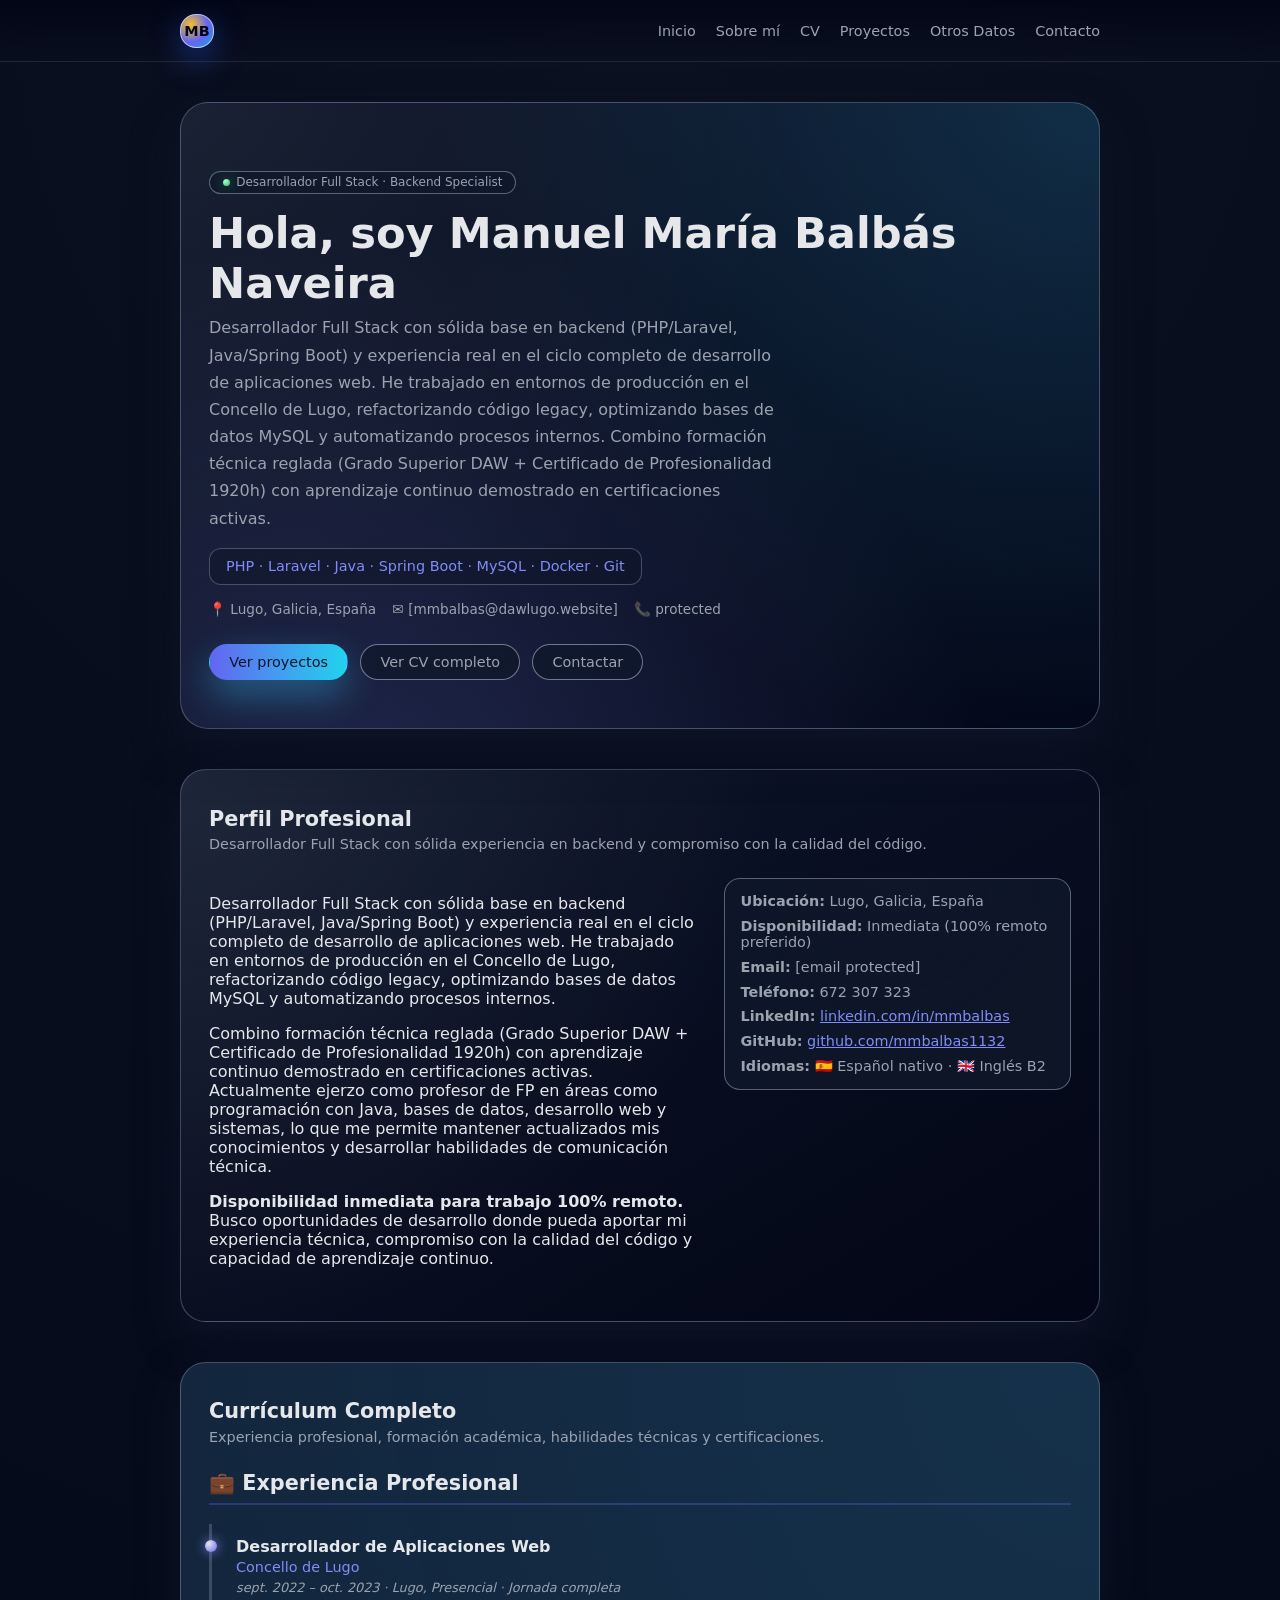
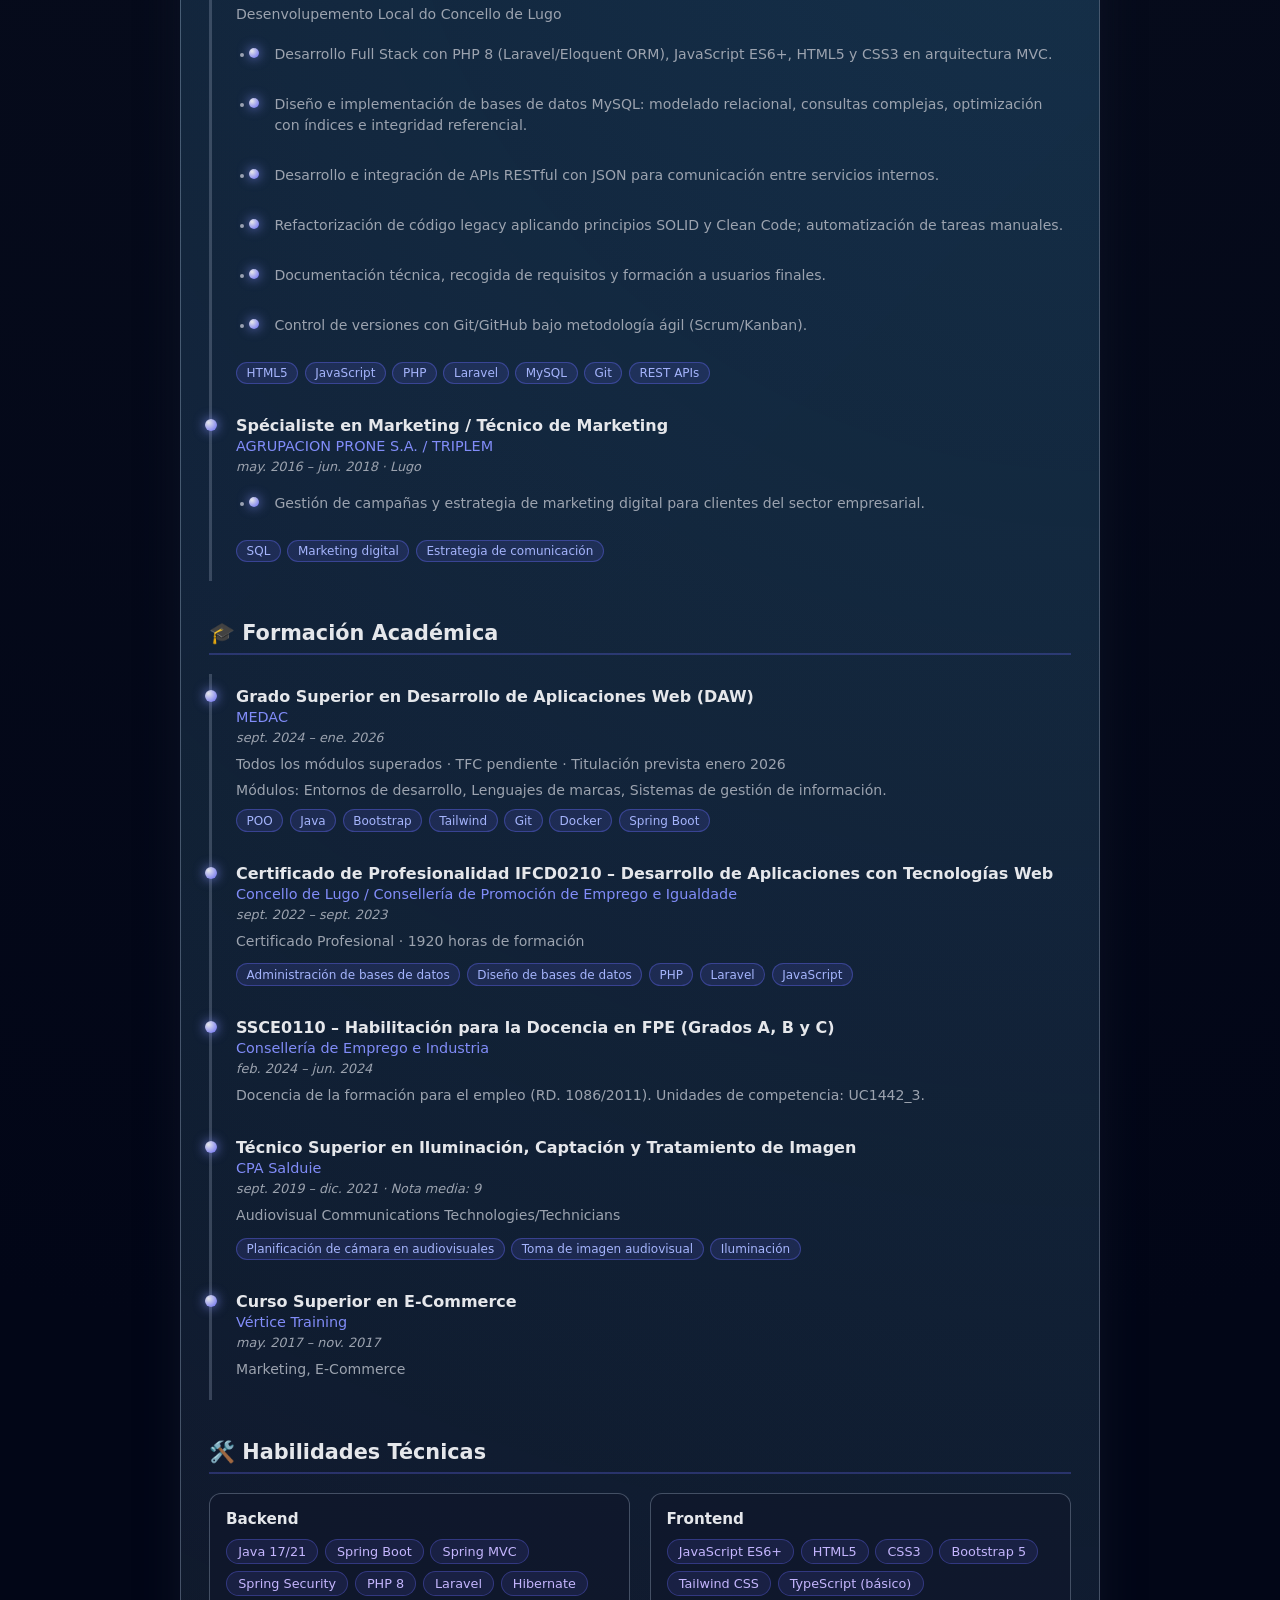
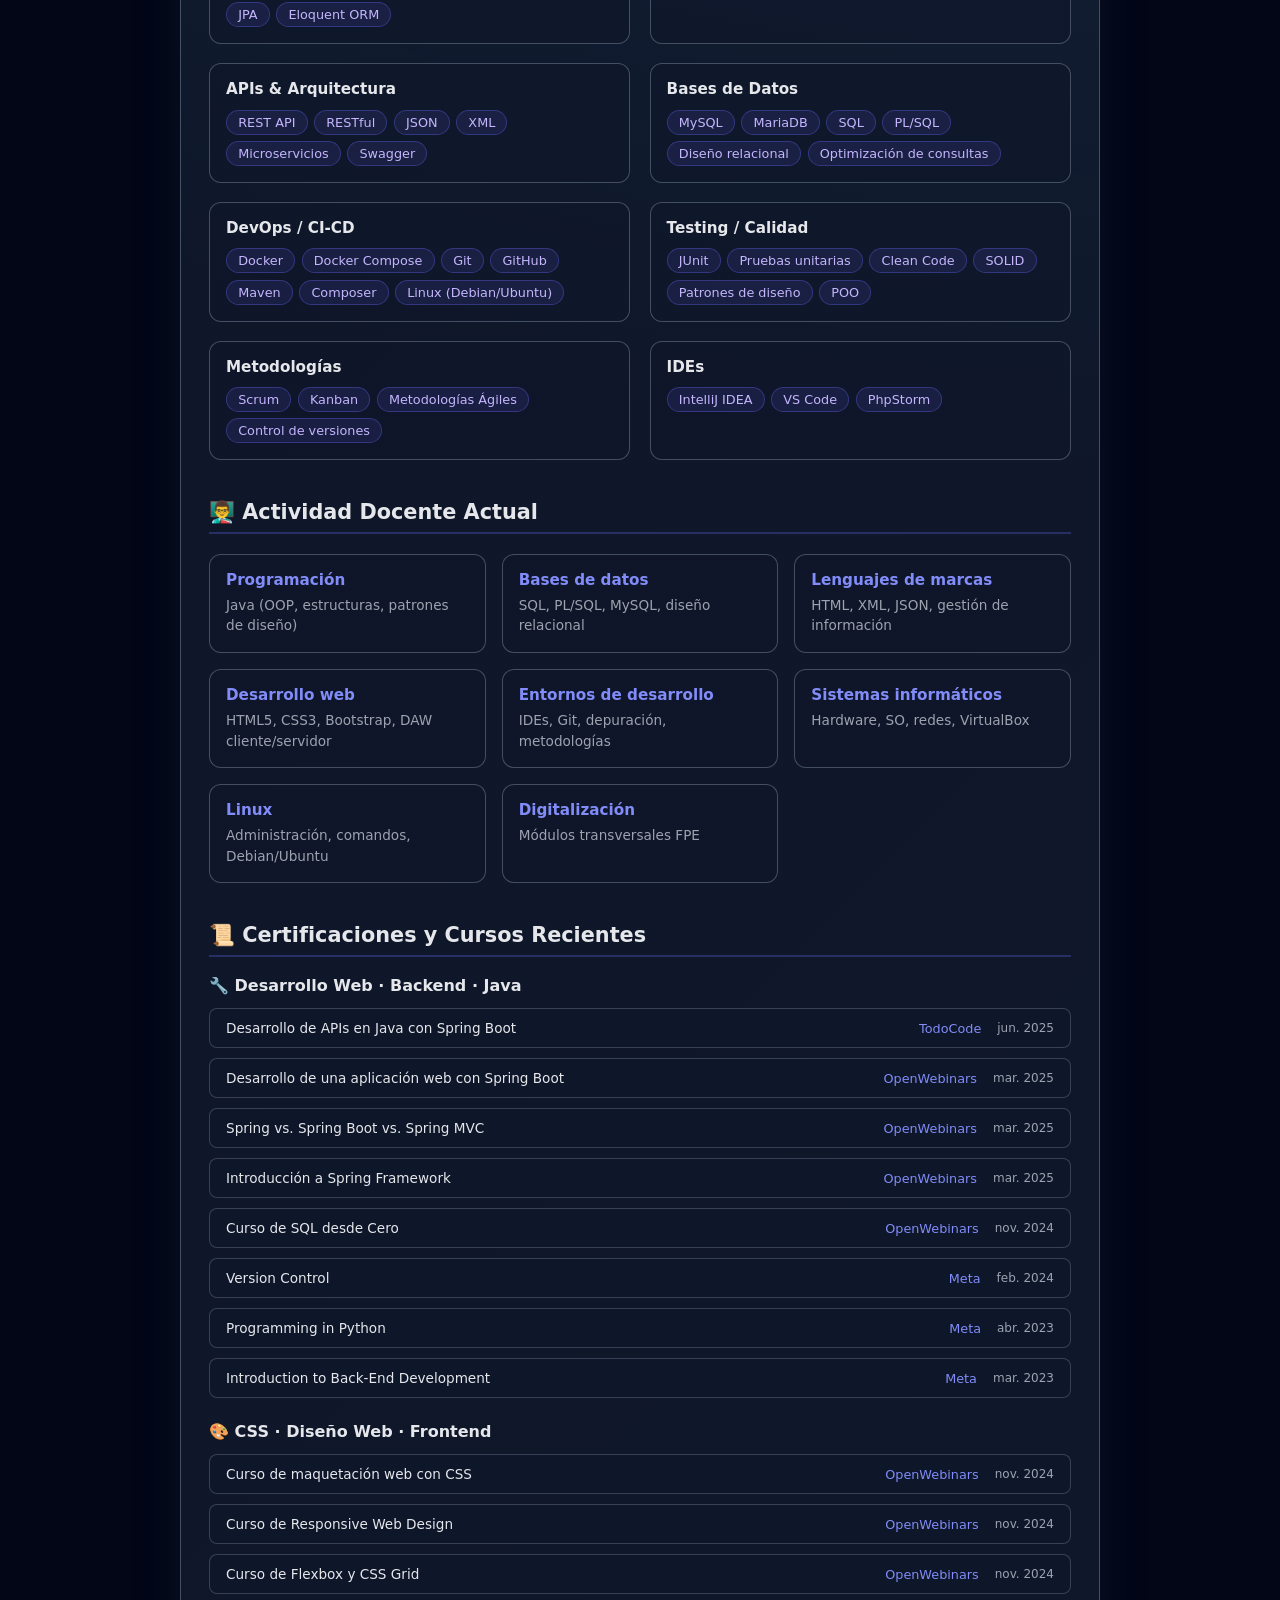
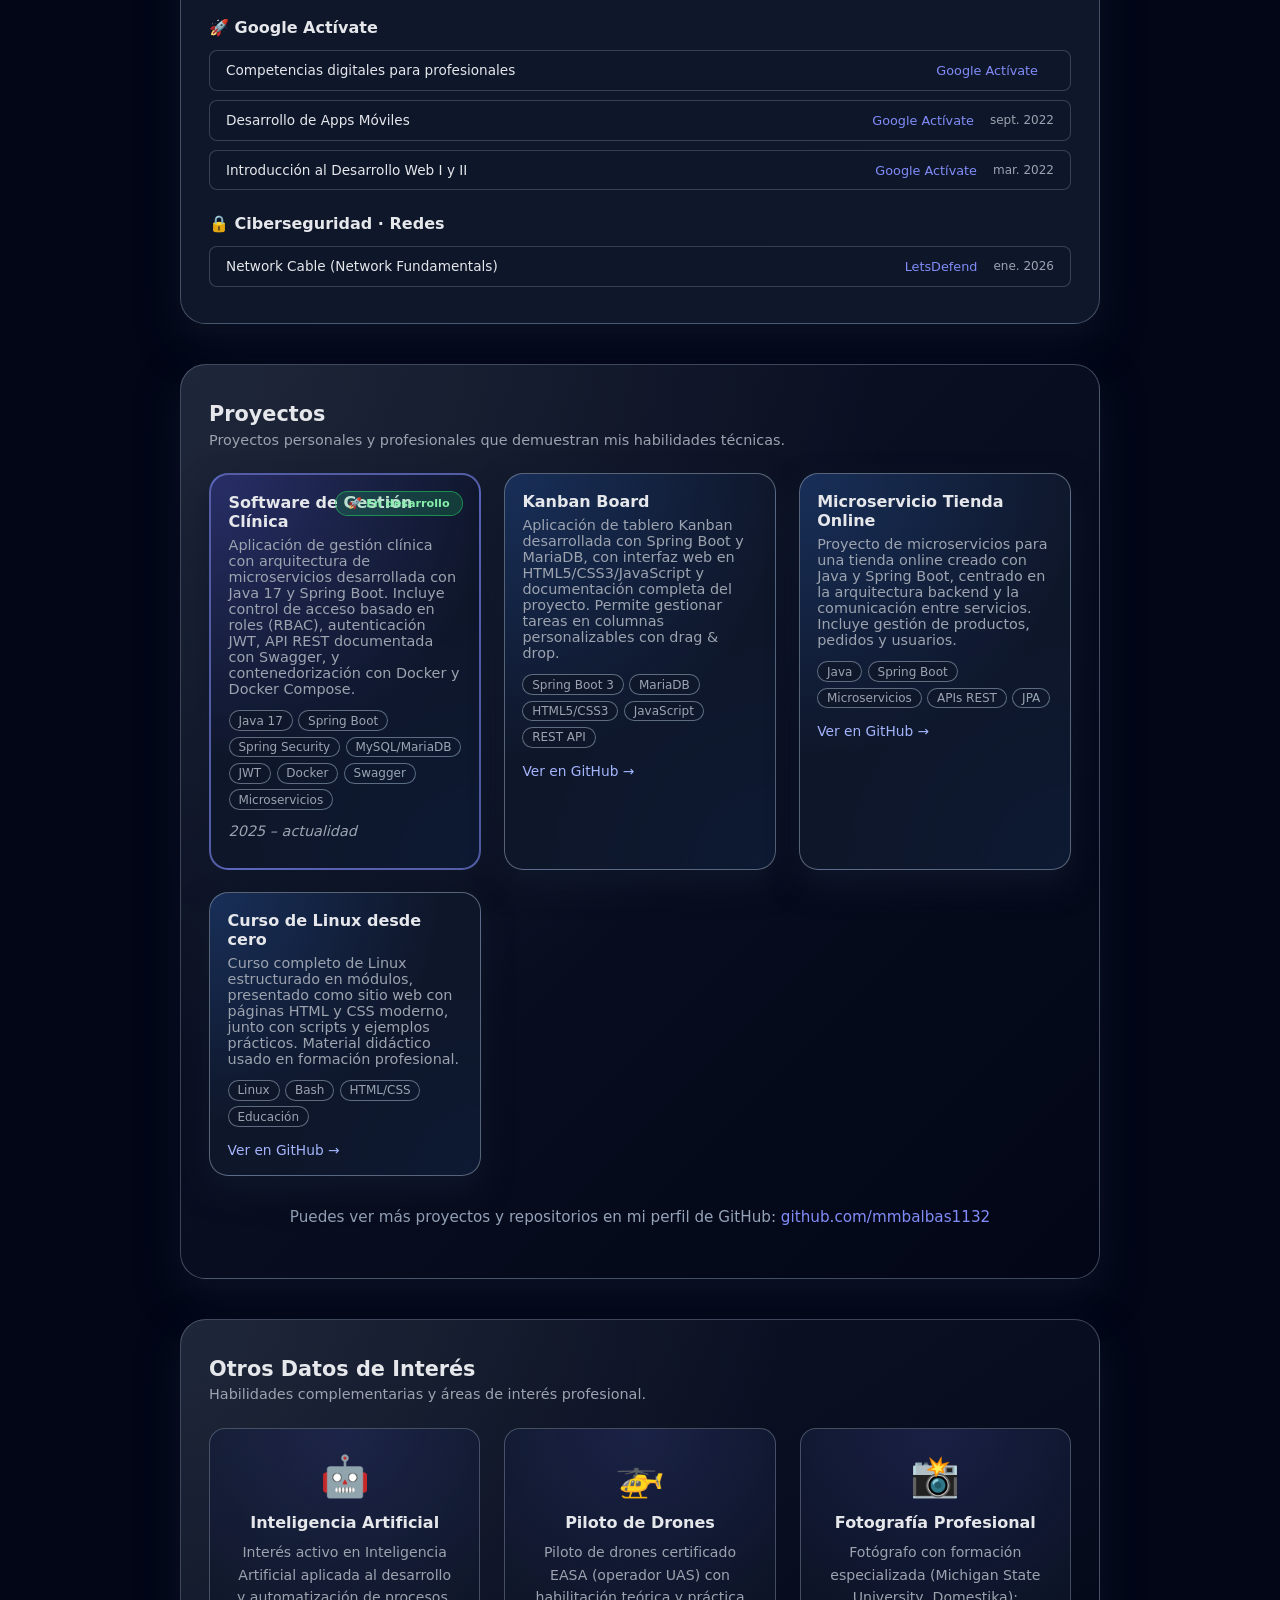
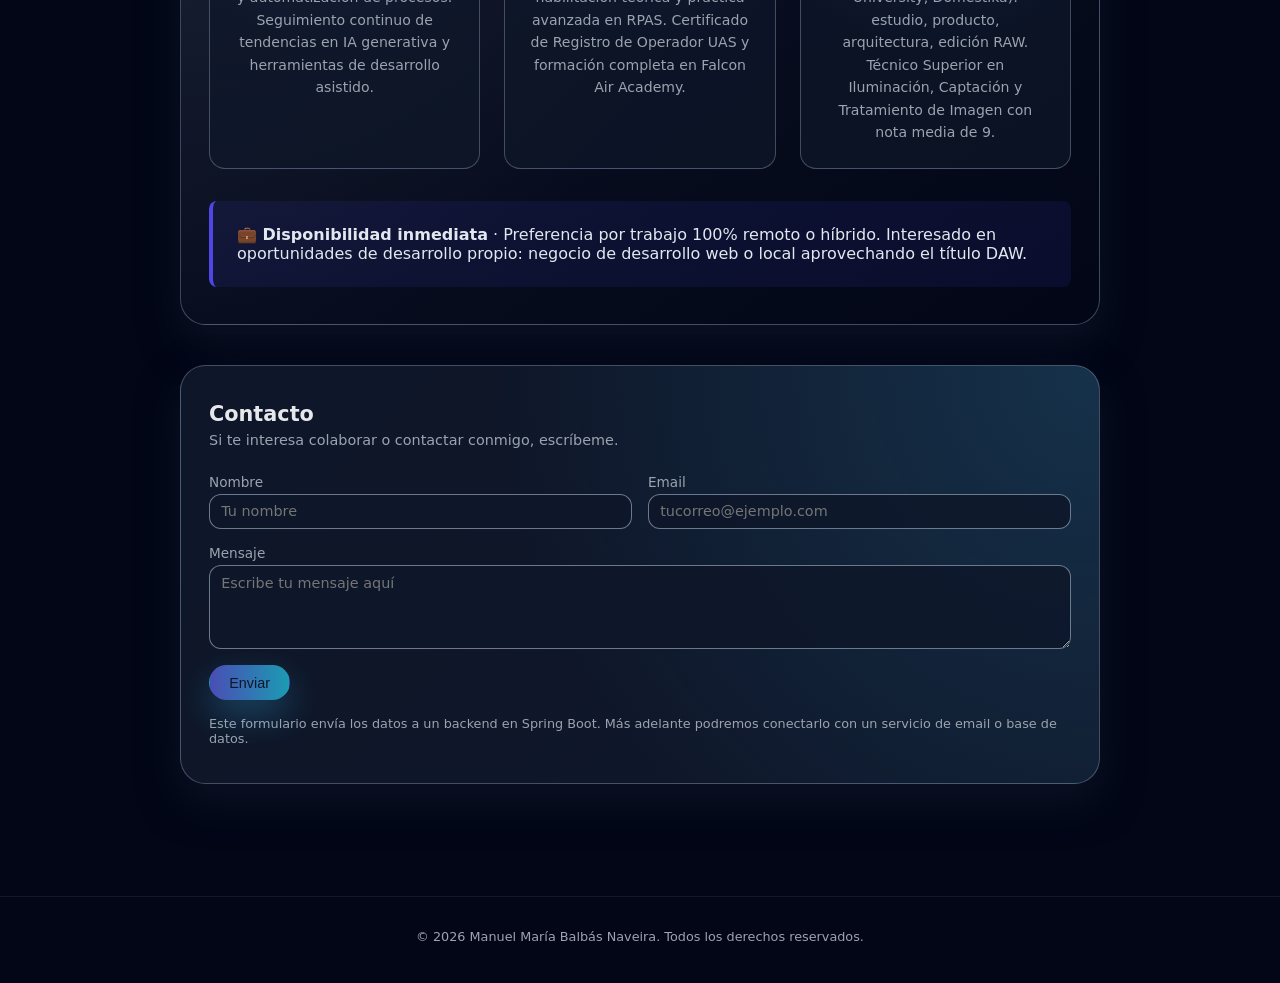
==== commit 29e164b4: "Update contact information in index-webforms.html" ====
--- a/index-webforms.html
+++ b/index-webforms.html
@@ -34,8 +34,8 @@
 			</p>
 			<div class="hero__contact-info">
 				<span>📍 Lugo, Galicia, España</span>
-				<span>✉ <a href="/cdn-cgi/l/email-protection" class="__cf_email__" data-cfemail="0e63636c6f626c6f7d4e69636f6762206d6163">[email&#160;protected]</a></span>
-				<span>📞 672 307 323</span>
+				<span>✉ <a href="/cdn-cgi/l/email-protection" class="__cf_email__" data-cfemail="0e63636c6f626c6f7d4e69636f6762206d6163">[mmbalbas@dawlugo.website]</a></span>
+				<span>📞 protected</span>
 			</div>
 			<div class="hero__actions">
 				<a href="#proyectos" class="btn btn--primary">Ver proyectos</a>
